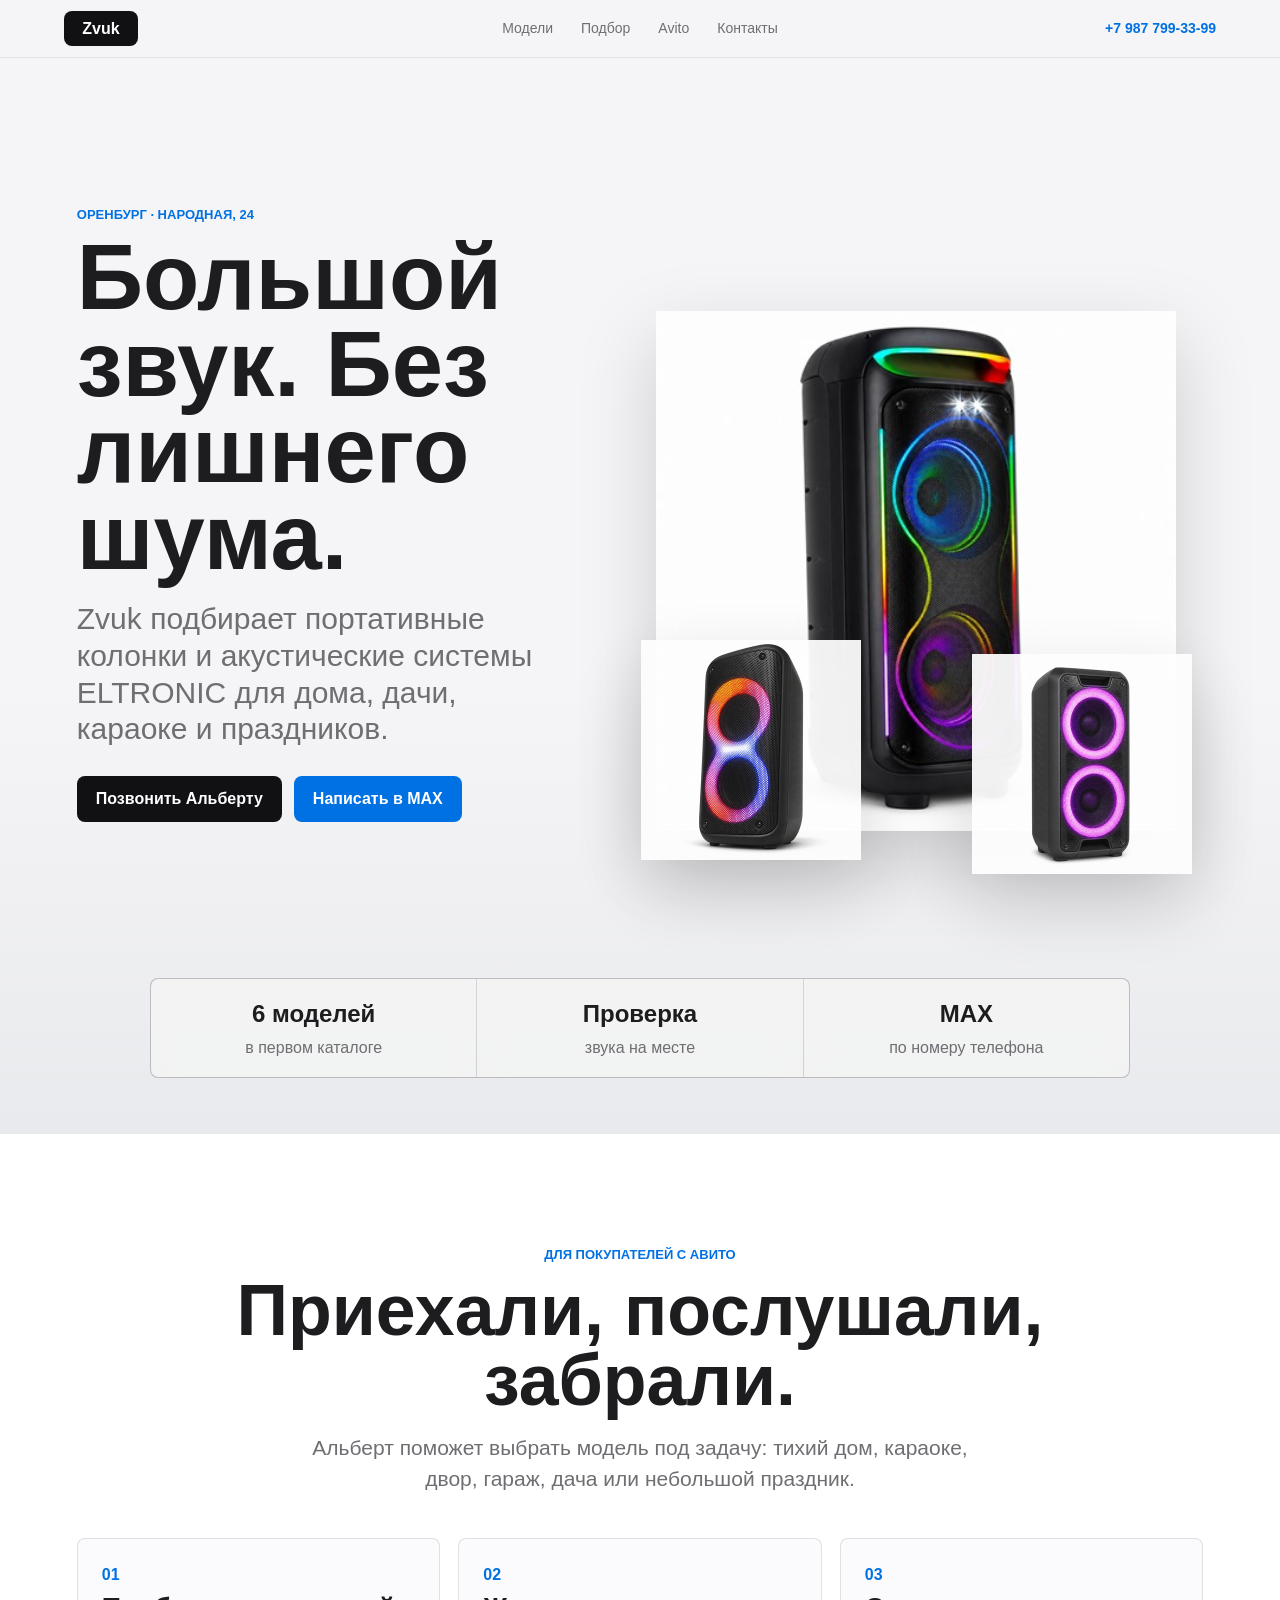
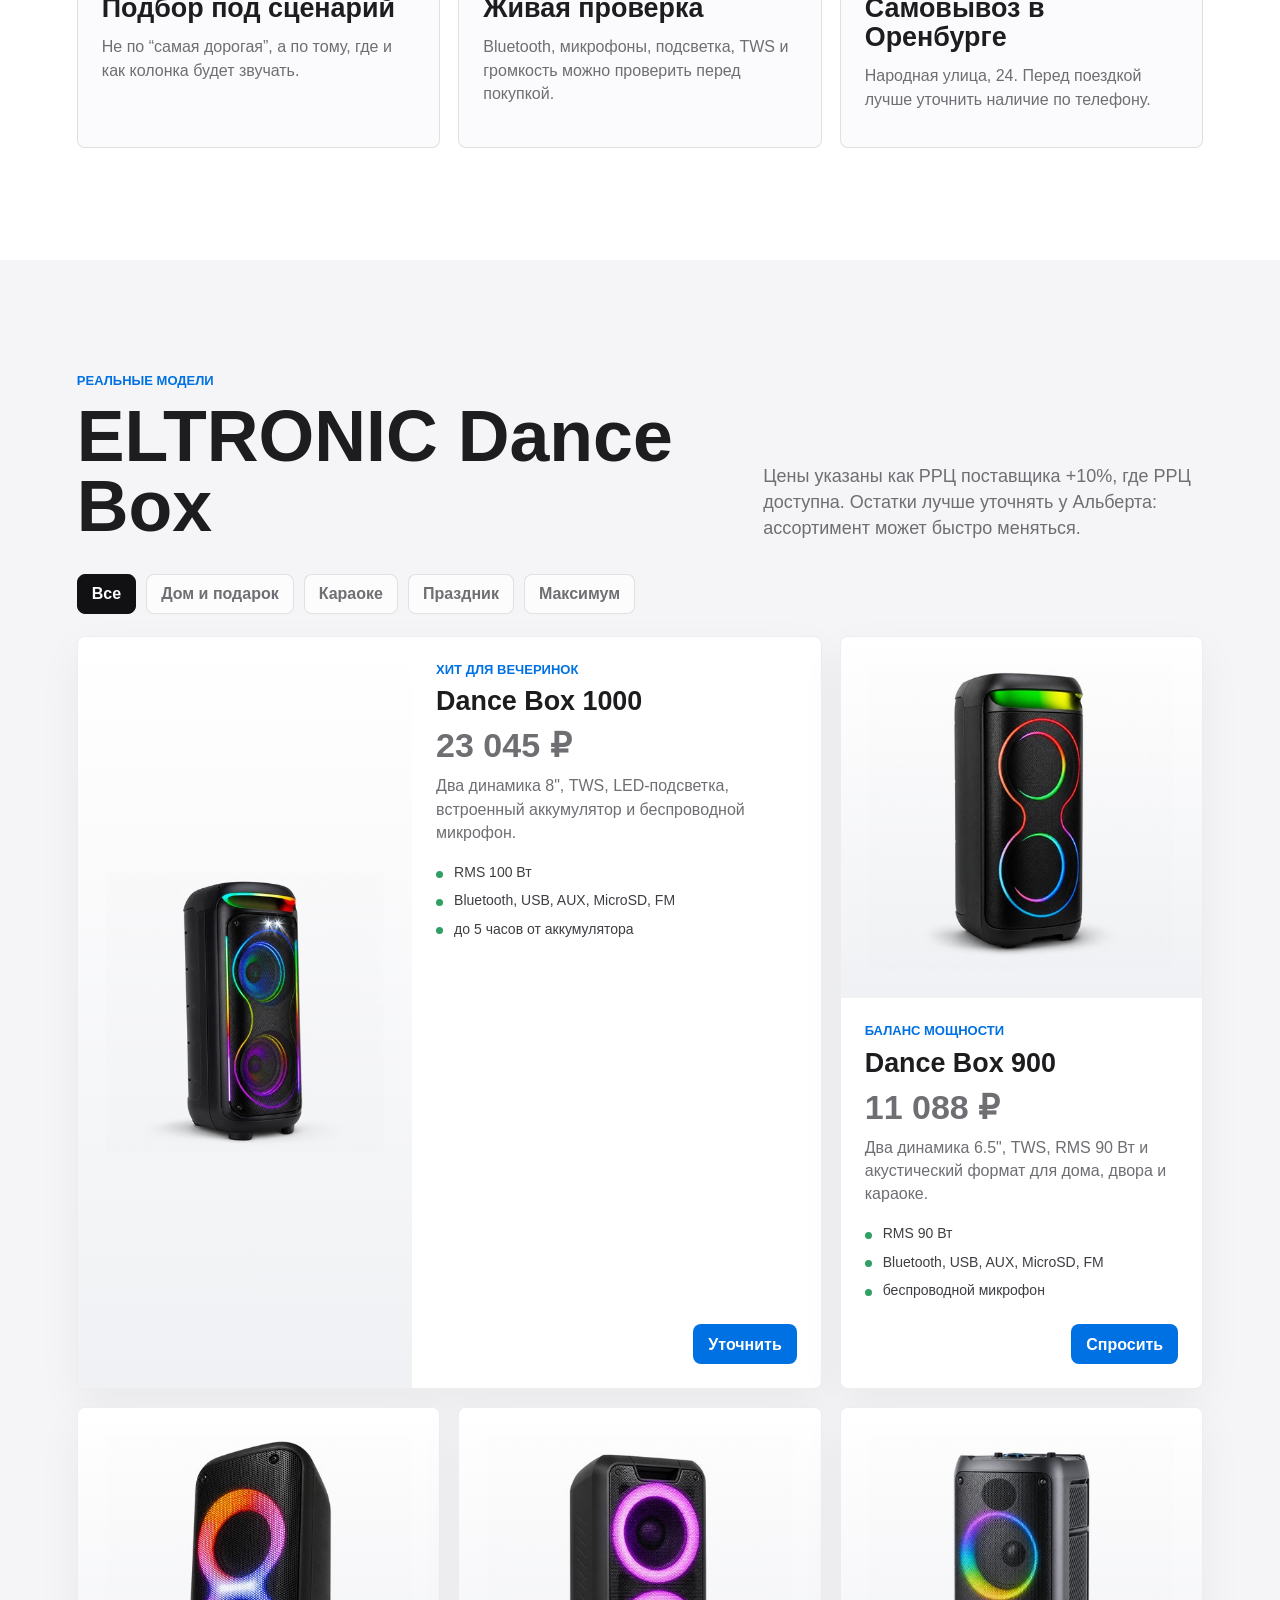
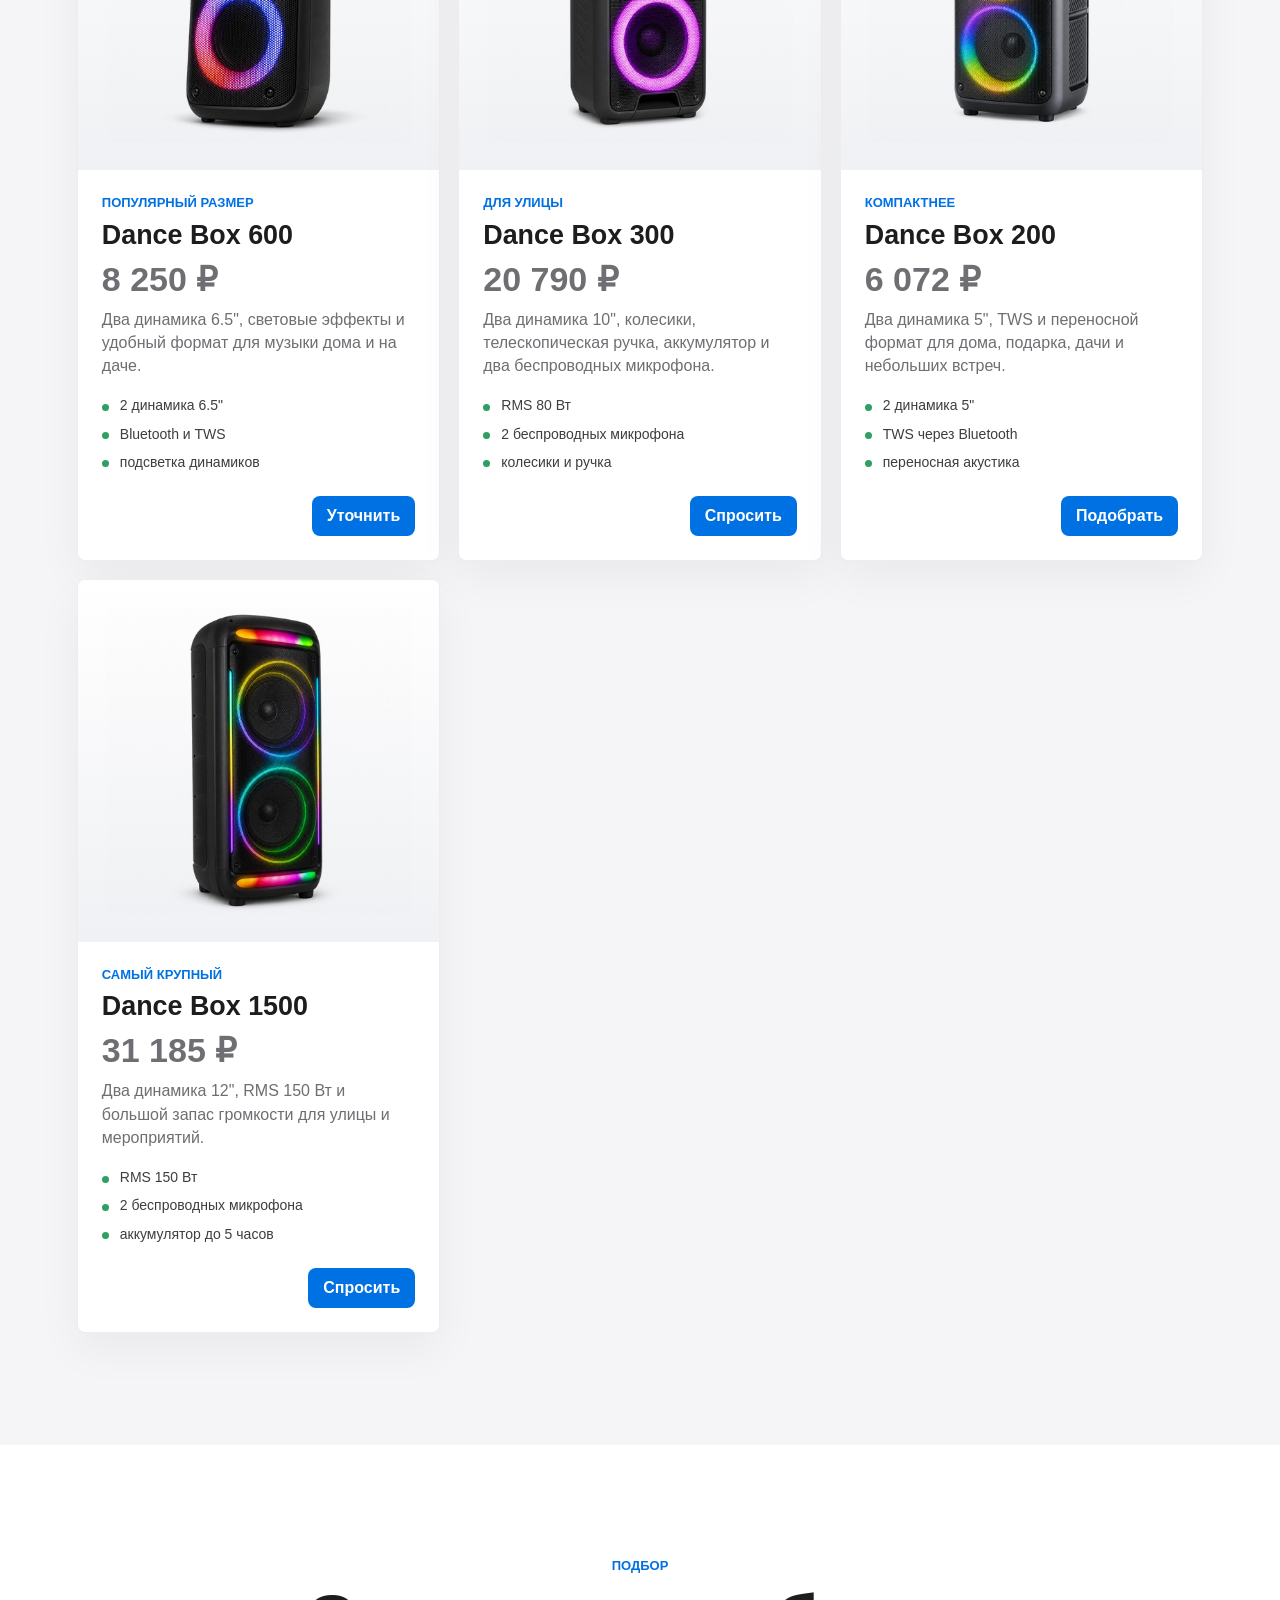
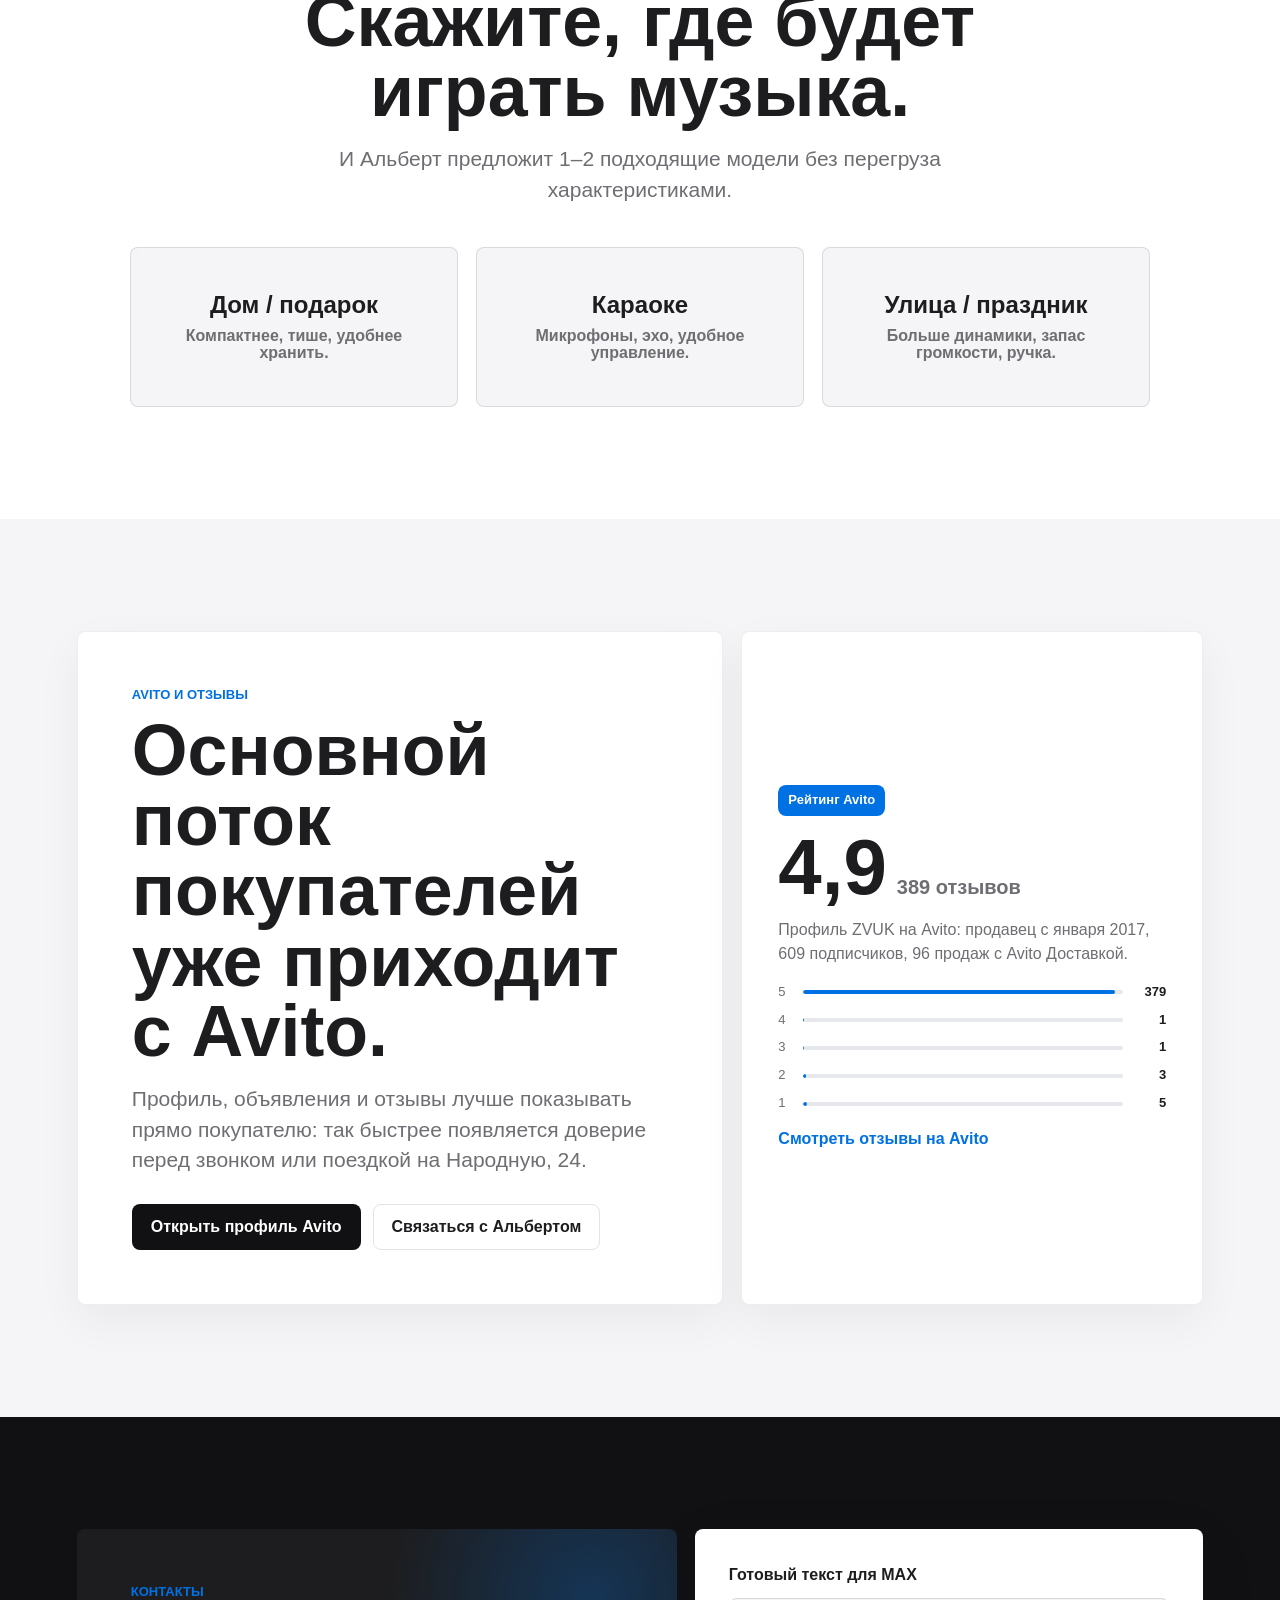
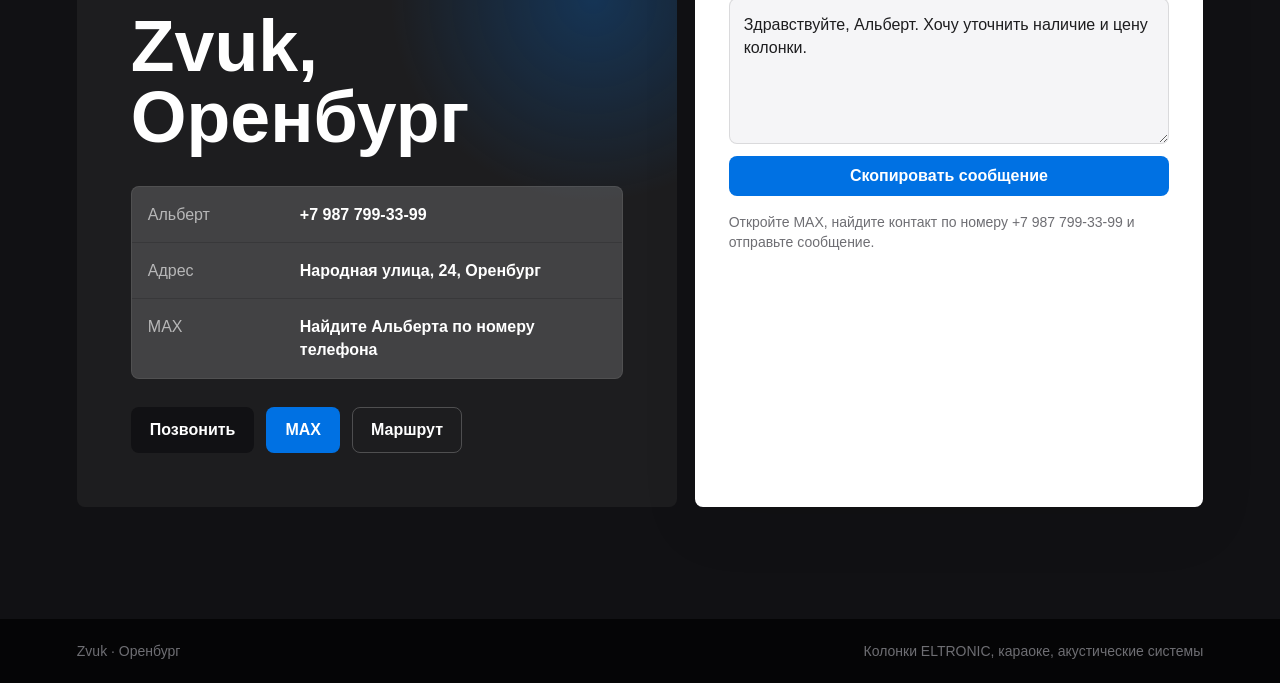
==== index.html @ 31f375b0 "Build Zvuk landing page" ====
<!doctype html>
<html lang="ru">
  <head>
    <meta charset="utf-8">
    <meta name="viewport" content="width=device-width, initial-scale=1">
    <title>Zvuk - акустические системы в Оренбурге</title>
    <meta name="description" content="Zvuk в Оренбурге: реальные модели ELTRONIC Dance Box, портативные колонки, караоке и самовывоз на Народной, 24. Альберт, +7 987 799-33-99.">
    <link rel="stylesheet" href="styles.css?v=3">
  </head>
  <body>
    <header class="topbar">
      <a class="brand" href="#top" aria-label="Zvuk">
        <span class="brand-mark">Zvuk</span>
      </a>
      <nav class="nav" aria-label="Основная навигация">
        <a href="#catalog">Модели</a>
        <a href="#choose">Подбор</a>
        <a href="#avito">Avito</a>
        <a href="#contacts">Контакты</a>
      </nav>
      <a class="top-call" href="tel:+79877993399">+7 987 799-33-99</a>
    </header>

    <main id="top">
      <section class="hero" aria-labelledby="hero-title">
        <div class="hero-copy">
          <p class="kicker">Оренбург · Народная, 24</p>
          <h1 id="hero-title">Большой звук. Без лишнего шума.</h1>
          <p class="hero-lead">Zvuk подбирает портативные колонки и акустические системы ELTRONIC для дома, дачи, караоке и праздников.</p>
          <div class="hero-actions">
            <a class="button button-dark" href="tel:+79877993399">Позвонить Альберту</a>
            <a class="button button-light" data-max href="#contacts">Написать в MAX</a>
          </div>
        </div>
        <div class="hero-product" aria-label="Популярные модели ELTRONIC Dance Box">
          <img class="hero-main" src="assets/products/dance-box-1000.jpg" alt="ELTRONIC Dance Box 1000">
          <img class="hero-side hero-side-left" src="assets/products/dance-box-600.jpg" alt="ELTRONIC Dance Box 600">
          <img class="hero-side hero-side-right" src="assets/products/dance-box-300.jpg" alt="ELTRONIC Dance Box 300">
        </div>
        <dl class="hero-facts" aria-label="Коротко о магазине">
          <div>
            <dt>6 моделей</dt>
            <dd>в первом каталоге</dd>
          </div>
          <div>
            <dt>Проверка</dt>
            <dd>звука на месте</dd>
          </div>
          <div>
            <dt>MAX</dt>
            <dd>по номеру телефона</dd>
          </div>
        </dl>
      </section>

      <section class="section intro" aria-label="Коротко о покупке">
        <div class="section-heading center">
          <p class="kicker">Для покупателей с Авито</p>
          <h2>Приехали, послушали, забрали.</h2>
          <p>Альберт поможет выбрать модель под задачу: тихий дом, караоке, двор, гараж, дача или небольшой праздник.</p>
        </div>
        <div class="service-grid">
          <article>
            <span>01</span>
            <h3>Подбор под сценарий</h3>
            <p>Не по “самая дорогая”, а по тому, где и как колонка будет звучать.</p>
          </article>
          <article>
            <span>02</span>
            <h3>Живая проверка</h3>
            <p>Bluetooth, микрофоны, подсветка, TWS и громкость можно проверить перед покупкой.</p>
          </article>
          <article>
            <span>03</span>
            <h3>Самовывоз в Оренбурге</h3>
            <p>Народная улица, 24. Перед поездкой лучше уточнить наличие по телефону.</p>
          </article>
        </div>
      </section>

      <section class="section catalog" id="catalog">
        <div class="section-heading">
          <div>
            <p class="kicker">Реальные модели</p>
            <h2>ELTRONIC Dance Box</h2>
          </div>
          <p>Цены указаны как РРЦ поставщика +10%, где РРЦ доступна. Остатки лучше уточнять у Альберта: ассортимент может быстро меняться.</p>
        </div>

        <div class="filters" role="tablist" aria-label="Фильтр товаров">
          <button class="filter is-active" type="button" data-filter="all">Все</button>
          <button class="filter" type="button" data-filter="compact">Дом и подарок</button>
          <button class="filter" type="button" data-filter="karaoke">Караоке</button>
          <button class="filter" type="button" data-filter="party">Праздник</button>
          <button class="filter" type="button" data-filter="max">Максимум</button>
        </div>

        <div class="product-grid">
          <article class="product-card featured" data-category="karaoke party">
            <div class="product-image">
              <img src="assets/products/dance-box-1000.jpg" alt="Колонка ELTRONIC Dance Box 1000">
            </div>
            <div class="product-info">
              <p class="product-label">Хит для вечеринок</p>
              <h3>Dance Box 1000</h3>
              <p class="product-price">23 045 ₽</p>
              <p>Два динамика 8", TWS, LED-подсветка, встроенный аккумулятор и беспроводной микрофон.</p>
              <ul class="specs">
                <li>RMS 100 Вт</li>
                <li>Bluetooth, USB, AUX, MicroSD, FM</li>
                <li>до 5 часов от аккумулятора</li>
              </ul>
              <div class="product-actions">
                <button class="mini-button" type="button" data-product="ELTRONIC Dance Box 1000">Уточнить</button>
              </div>
            </div>
          </article>

          <article class="product-card" data-category="karaoke party">
            <div class="product-image">
              <img src="assets/products/dance-box-900.jpg" alt="Колонка ELTRONIC Dance Box 900">
            </div>
            <div class="product-info">
              <p class="product-label">Баланс мощности</p>
              <h3>Dance Box 900</h3>
              <p class="product-price">11 088 ₽</p>
              <p>Два динамика 6.5", TWS, RMS 90 Вт и акустический формат для дома, двора и караоке.</p>
              <ul class="specs">
                <li>RMS 90 Вт</li>
                <li>Bluetooth, USB, AUX, MicroSD, FM</li>
                <li>беспроводной микрофон</li>
              </ul>
              <div class="product-actions">
                <button class="mini-button" type="button" data-product="ELTRONIC Dance Box 900">Спросить</button>
              </div>
            </div>
          </article>

          <article class="product-card" data-category="karaoke compact">
            <div class="product-image">
              <img src="assets/products/dance-box-600.jpg" alt="Колонка ELTRONIC Dance Box 600">
            </div>
            <div class="product-info">
              <p class="product-label">Популярный размер</p>
              <h3>Dance Box 600</h3>
              <p class="product-price">8 250 ₽</p>
              <p>Два динамика 6.5", световые эффекты и удобный формат для музыки дома и на даче.</p>
              <ul class="specs">
                <li>2 динамика 6.5"</li>
                <li>Bluetooth и TWS</li>
                <li>подсветка динамиков</li>
              </ul>
              <div class="product-actions">
                <button class="mini-button" type="button" data-product="ELTRONIC Dance Box 600">Уточнить</button>
              </div>
            </div>
          </article>

          <article class="product-card" data-category="karaoke party">
            <div class="product-image">
              <img src="assets/products/dance-box-300.jpg" alt="Колонка ELTRONIC Dance Box 300">
            </div>
            <div class="product-info">
              <p class="product-label">Для улицы</p>
              <h3>Dance Box 300</h3>
              <p class="product-price">20 790 ₽</p>
              <p>Два динамика 10", колесики, телескопическая ручка, аккумулятор и два беспроводных микрофона.</p>
              <ul class="specs">
                <li>RMS 80 Вт</li>
                <li>2 беспроводных микрофона</li>
                <li>колесики и ручка</li>
              </ul>
              <div class="product-actions">
                <button class="mini-button" type="button" data-product="ELTRONIC Dance Box 300">Спросить</button>
              </div>
            </div>
          </article>

          <article class="product-card" data-category="compact karaoke">
            <div class="product-image">
              <img src="assets/products/dance-box-200.jpg" alt="Колонка ELTRONIC Dance Box 200">
            </div>
            <div class="product-info">
              <p class="product-label">Компактнее</p>
              <h3>Dance Box 200</h3>
              <p class="product-price">6 072 ₽</p>
              <p>Два динамика 5", TWS и переносной формат для дома, подарка, дачи и небольших встреч.</p>
              <ul class="specs">
                <li>2 динамика 5"</li>
                <li>TWS через Bluetooth</li>
                <li>переносная акустика</li>
              </ul>
              <div class="product-actions">
                <button class="mini-button" type="button" data-product="ELTRONIC Dance Box 200">Подобрать</button>
              </div>
            </div>
          </article>

          <article class="product-card" data-category="party max">
            <div class="product-image">
              <img src="assets/products/dance-box-1500.jpg" alt="Колонка ELTRONIC Dance Box 1500">
            </div>
            <div class="product-info">
              <p class="product-label">Самый крупный</p>
              <h3>Dance Box 1500</h3>
              <p class="product-price">31 185 ₽</p>
              <p>Два динамика 12", RMS 150 Вт и большой запас громкости для улицы и мероприятий.</p>
              <ul class="specs">
                <li>RMS 150 Вт</li>
                <li>2 беспроводных микрофона</li>
                <li>аккумулятор до 5 часов</li>
              </ul>
              <div class="product-actions">
                <button class="mini-button" type="button" data-product="ELTRONIC Dance Box 1500">Спросить</button>
              </div>
            </div>
          </article>
        </div>
      </section>

      <section class="section choose" id="choose">
        <div class="section-heading center">
          <p class="kicker">Подбор</p>
          <h2>Скажите, где будет играть музыка.</h2>
          <p>И Альберт предложит 1–2 подходящие модели без перегруза характеристиками.</p>
        </div>
        <div class="choice-grid">
          <button type="button" data-product="колонку для дома или подарка">
            <strong>Дом / подарок</strong>
            <span>Компактнее, тише, удобнее хранить.</span>
          </button>
          <button type="button" data-product="колонку для караоке">
            <strong>Караоке</strong>
            <span>Микрофоны, эхо, удобное управление.</span>
          </button>
          <button type="button" data-product="колонку для улицы и праздника">
            <strong>Улица / праздник</strong>
            <span>Больше динамики, запас громкости, ручка.</span>
          </button>
        </div>
      </section>

      <section class="avito-band" id="avito">
        <div class="avito-copy">
          <p class="kicker">Avito и отзывы</p>
          <h2>Основной поток покупателей уже приходит с Avito.</h2>
          <p>Профиль, объявления и отзывы лучше показывать прямо покупателю: так быстрее появляется доверие перед звонком или поездкой на Народную, 24.</p>
          <div class="avito-actions">
            <a class="button button-dark" href="https://www.avito.ru/user/fe1a34f795fc7a3657db424a7447bdf2/profile?src=sharing" target="_blank" rel="noreferrer">Открыть профиль Avito</a>
            <a class="button button-outline-dark" href="#contacts">Связаться с Альбертом</a>
          </div>
        </div>
        <div class="review-card">
          <span class="review-badge">Рейтинг Avito</span>
          <div class="rating-row">
            <strong>4,9</strong>
            <span>389 отзывов</span>
          </div>
          <p>Профиль ZVUK на Avito: продавец с января 2017, 609 подписчиков, 96 продаж с Avito Доставкой.</p>
          <div class="rating-bars" aria-label="Распределение оценок на Avito">
            <div><span>5</span><meter min="0" max="389" value="379"></meter><b>379</b></div>
            <div><span>4</span><meter min="0" max="389" value="1"></meter><b>1</b></div>
            <div><span>3</span><meter min="0" max="389" value="1"></meter><b>1</b></div>
            <div><span>2</span><meter min="0" max="389" value="3"></meter><b>3</b></div>
            <div><span>1</span><meter min="0" max="389" value="5"></meter><b>5</b></div>
          </div>
          <a class="review-link" href="https://www.avito.ru/user/fe1a34f795fc7a3657db424a7447bdf2/profile?src=sharing" target="_blank" rel="noreferrer">Смотреть отзывы на Avito</a>
        </div>
      </section>

      <section class="contact-band" id="contacts">
        <div class="contact-copy">
          <p class="kicker">Контакты</p>
          <h2>Zvuk, Оренбург</h2>
          <dl class="contact-list">
            <div>
              <dt>Альберт</dt>
              <dd><a href="tel:+79877993399">+7 987 799-33-99</a></dd>
            </div>
            <div>
              <dt>Адрес</dt>
              <dd>Народная улица, 24, Оренбург</dd>
            </div>
            <div>
              <dt>MAX</dt>
              <dd>Найдите Альберта по номеру телефона</dd>
            </div>
          </dl>
          <div class="contact-actions">
            <a class="button button-dark" href="tel:+79877993399">Позвонить</a>
            <a class="button button-light" data-max href="#contacts">MAX</a>
            <a class="button button-outline" href="https://yandex.ru/maps/?text=%D0%9E%D1%80%D0%B5%D0%BD%D0%B1%D1%83%D1%80%D0%B3%2C%20%D0%9D%D0%B0%D1%80%D0%BE%D0%B4%D0%BD%D0%B0%D1%8F%20%D1%83%D0%BB%D0%B8%D1%86%D0%B0%2C%2024" target="_blank" rel="noreferrer">Маршрут</a>
          </div>
        </div>

        <div class="contact-panel">
          <label for="max-message">Готовый текст для MAX</label>
          <textarea id="max-message" rows="5">Здравствуйте, Альберт. Хочу уточнить наличие и цену колонки.</textarea>
          <button class="copy-button" type="button" data-copy-message>Скопировать сообщение</button>
          <p>Откройте MAX, найдите контакт по номеру +7 987 799-33-99 и отправьте сообщение.</p>
        </div>
      </section>
    </main>

    <footer class="footer">
      <span>Zvuk · Оренбург</span>
      <span>Колонки ELTRONIC, караоке, акустические системы</span>
    </footer>

    <script src="script.js?v=3"></script>
  </body>
</html>
---- styles.css ----
:root {
  --page: #f5f5f7;
  --surface: #ffffff;
  --surface-soft: #fbfbfd;
  --ink: #1d1d1f;
  --muted: #6e6e73;
  --line: rgba(29, 29, 31, 0.12);
  --blue: #0071e3;
  --blue-dark: #005bb7;
  --green: #2f9f64;
  --amber: #b77900;
  --dark: #111114;
  --radius: 8px;
  --shadow: 0 18px 60px rgba(0, 0, 0, 0.08);
}

* {
  box-sizing: border-box;
}

html {
  scroll-behavior: smooth;
}

body {
  margin: 0;
  color: var(--ink);
  background: var(--page);
  font-family: -apple-system, BlinkMacSystemFont, "Segoe UI", Arial, sans-serif;
  line-height: 1.45;
}

a {
  color: inherit;
  text-decoration: none;
}

img {
  display: block;
  max-width: 100%;
}

button,
textarea {
  font: inherit;
}

h1,
h2,
h3,
p,
dd,
dt,
button,
a {
  overflow-wrap: anywhere;
}

.topbar {
  position: sticky;
  z-index: 50;
  top: 0;
  display: grid;
  grid-template-columns: 1fr auto 1fr;
  align-items: center;
  gap: 20px;
  min-height: 58px;
  padding: 10px clamp(18px, 5vw, 72px);
  background: rgba(245, 245, 247, 0.76);
  border-bottom: 1px solid rgba(29, 29, 31, 0.08);
  backdrop-filter: blur(20px);
}

.brand {
  width: max-content;
}

.brand-mark {
  display: inline-flex;
  min-width: 74px;
  min-height: 34px;
  align-items: center;
  justify-content: center;
  padding: 6px 12px;
  color: #fff;
  background: var(--dark);
  border-radius: 8px;
  font-size: 16px;
  font-weight: 800;
  letter-spacing: 0;
}

.nav {
  display: flex;
  gap: 4px;
  align-items: center;
  justify-content: center;
}

.nav a {
  min-height: 36px;
  padding: 8px 12px;
  color: var(--muted);
  border-radius: 8px;
  font-size: 14px;
}

.nav a:hover,
.nav a:focus-visible {
  color: var(--ink);
  background: rgba(29, 29, 31, 0.06);
  outline: none;
}

.top-call {
  justify-self: end;
  color: var(--blue);
  font-size: 14px;
  font-weight: 650;
}

.hero {
  position: relative;
  display: grid;
  min-height: calc(100vh - 58px);
  grid-template-columns: minmax(0, 0.92fr) minmax(420px, 1.08fr);
  gap: clamp(24px, 5vw, 72px);
  align-items: center;
  overflow: hidden;
  padding: clamp(48px, 8vw, 96px) clamp(18px, 6vw, 92px) clamp(28px, 5vw, 56px);
}

.hero::before {
  content: "";
  position: absolute;
  inset: auto 0 0;
  height: 42%;
  background: linear-gradient(180deg, rgba(245, 245, 247, 0), #e9eaed);
  pointer-events: none;
}

.hero-copy,
.hero-product,
.hero-facts {
  position: relative;
  z-index: 1;
}

.kicker,
.product-label {
  margin: 0;
  color: var(--blue);
  font-size: 13px;
  font-weight: 750;
  letter-spacing: 0;
  text-transform: uppercase;
}

h1 {
  max-width: 760px;
  margin: 10px 0 0;
  font-size: clamp(50px, 7.2vw, 108px);
  line-height: 0.94;
  font-weight: 820;
  letter-spacing: 0;
}

h2 {
  margin: 10px 0 0;
  font-size: clamp(36px, 5.6vw, 76px);
  line-height: 0.98;
  font-weight: 800;
  letter-spacing: 0;
}

h3 {
  margin: 8px 0 0;
  font-size: clamp(22px, 2.1vw, 31px);
  line-height: 1.08;
  font-weight: 760;
  letter-spacing: 0;
}

.hero-lead {
  max-width: 620px;
  margin: 20px 0 0;
  color: var(--muted);
  font-size: clamp(20px, 2.4vw, 30px);
  line-height: 1.22;
}

.hero-actions,
.contact-actions {
  display: flex;
  flex-wrap: wrap;
  gap: 12px;
  margin-top: 28px;
}

.button,
.mini-button,
.filter,
.copy-button,
.choice-grid button {
  display: inline-flex;
  min-height: 46px;
  align-items: center;
  justify-content: center;
  border-radius: 8px;
  border: 1px solid transparent;
  cursor: pointer;
  font-weight: 700;
  line-height: 1.1;
  transition: transform 160ms ease, box-shadow 160ms ease, background 160ms ease, border-color 160ms ease;
}

.button {
  padding: 13px 18px;
}

.button:hover,
.mini-button:hover,
.filter:hover,
.copy-button:hover,
.choice-grid button:hover {
  transform: translateY(-1px);
}

.button:focus-visible,
.mini-button:focus-visible,
.filter:focus-visible,
.copy-button:focus-visible,
.choice-grid button:focus-visible,
textarea:focus-visible {
  outline: 3px solid rgba(0, 113, 227, 0.24);
  outline-offset: 2px;
}

.button-dark {
  color: #fff;
  background: var(--dark);
}

.button-light {
  color: #fff;
  background: var(--blue);
}

.button-light:hover,
.mini-button:hover,
.copy-button:hover {
  background: var(--blue-dark);
}

.button-outline {
  color: var(--ink);
  background: transparent;
  border-color: var(--line);
}

.hero-product {
  min-height: clamp(410px, 58vw, 720px);
}

.hero-product img {
  position: absolute;
  object-fit: contain;
  filter: drop-shadow(0 28px 38px rgba(0, 0, 0, 0.16));
}

.hero-main {
  right: 50%;
  bottom: 6%;
  width: min(56vw, 520px);
  transform: translateX(50%);
}

.hero-side {
  width: min(24vw, 220px);
  opacity: 0.94;
}

.hero-side-left {
  left: 2%;
  bottom: 2%;
}

.hero-side-right {
  right: 2%;
  bottom: 0;
}

.hero-facts {
  grid-column: 1 / -1;
  display: grid;
  grid-template-columns: repeat(3, minmax(0, 1fr));
  gap: 1px;
  overflow: hidden;
  margin: clamp(18px, 4vw, 40px) auto 0;
  width: min(100%, 980px);
  background: var(--line);
  border: 1px solid var(--line);
  border-radius: var(--radius);
}

.hero-facts div {
  min-height: 96px;
  padding: 18px;
  text-align: center;
  background: rgba(255, 255, 255, 0.72);
  backdrop-filter: blur(12px);
}

.hero-facts dt {
  font-size: 24px;
  font-weight: 800;
}

.hero-facts dd {
  margin: 4px 0 0;
  color: var(--muted);
}

.section {
  padding: clamp(68px, 9vw, 112px) clamp(18px, 6vw, 92px);
}

.section-heading {
  display: grid;
  grid-template-columns: minmax(0, 1fr) minmax(280px, 440px);
  gap: 28px;
  align-items: end;
  max-width: 1240px;
  margin: 0 auto;
}

.section-heading.center {
  display: block;
  max-width: 860px;
  text-align: center;
}

.section-heading p:not(.kicker) {
  margin: 0;
  color: var(--muted);
  font-size: 18px;
}

.section-heading.center p:not(.kicker) {
  margin: 18px auto 0;
  max-width: 690px;
  font-size: 21px;
}

.intro {
  background: var(--surface);
}

.service-grid {
  display: grid;
  grid-template-columns: repeat(3, minmax(0, 1fr));
  gap: 18px;
  max-width: 1160px;
  margin: 44px auto 0;
}

.service-grid article {
  min-height: 210px;
  padding: 24px;
  background: var(--surface-soft);
  border: 1px solid var(--line);
  border-radius: var(--radius);
}

.service-grid span {
  color: var(--blue);
  font-weight: 800;
}

.service-grid p {
  margin: 12px 0 0;
  color: var(--muted);
}

.catalog {
  background: var(--page);
}

.filters {
  display: flex;
  flex-wrap: wrap;
  gap: 10px;
  max-width: 1240px;
  margin: 32px auto 0;
}

.filter {
  min-height: 40px;
  padding: 9px 14px;
  color: var(--muted);
  background: rgba(255, 255, 255, 0.72);
  border-color: var(--line);
}

.filter.is-active {
  color: #fff;
  background: var(--dark);
  border-color: var(--dark);
}

.product-grid {
  display: grid;
  grid-template-columns: repeat(3, minmax(0, 1fr));
  gap: 18px;
  max-width: 1240px;
  margin: 22px auto 0;
}

.product-card {
  display: grid;
  min-height: 100%;
  overflow: hidden;
  background: var(--surface);
  border: 1px solid rgba(29, 29, 31, 0.08);
  border-radius: var(--radius);
  box-shadow: 0 16px 45px rgba(0, 0, 0, 0.05);
}

.product-card.featured {
  grid-column: span 2;
  grid-template-columns: minmax(280px, 0.9fr) minmax(260px, 1.1fr);
}

.product-card.is-hidden {
  display: none;
}

.product-image {
  display: grid;
  min-height: 330px;
  place-items: center;
  padding: 28px;
  background: linear-gradient(180deg, #ffffff, #f0f1f4);
}

.product-image img {
  max-height: 310px;
  object-fit: contain;
  mix-blend-mode: multiply;
}

.featured .product-image {
  min-height: 430px;
}

.featured .product-image img {
  max-height: 390px;
}

.product-info {
  display: flex;
  flex-direction: column;
  padding: 24px;
}

.product-info p:not(.product-label) {
  margin: 12px 0 0;
  color: var(--muted);
}

.product-info .product-price {
  margin-top: 8px;
  color: var(--ink);
  font-size: clamp(24px, 3vw, 34px);
  line-height: 1;
  font-weight: 820;
  letter-spacing: 0;
}

.specs {
  display: grid;
  gap: 8px;
  margin: 18px 0 0;
  padding: 0;
  list-style: none;
}

.specs li {
  position: relative;
  padding-left: 18px;
  color: #3d3d42;
  font-size: 14px;
}

.specs li::before {
  content: "";
  position: absolute;
  left: 0;
  top: 0.62em;
  width: 7px;
  height: 7px;
  background: var(--green);
  border-radius: 50%;
}

.product-actions {
  display: flex;
  align-items: center;
  justify-content: flex-end;
  gap: 12px;
  margin-top: auto;
  padding-top: 24px;
}

.mini-button,
.copy-button {
  min-height: 40px;
  padding: 10px 14px;
  color: #fff;
  background: var(--blue);
}

.choose {
  background: var(--surface);
}

.choice-grid {
  display: grid;
  grid-template-columns: repeat(3, minmax(0, 1fr));
  gap: 18px;
  max-width: 1020px;
  margin: 42px auto 0;
}

.choice-grid button {
  display: grid;
  min-height: 160px;
  align-content: center;
  justify-items: center;
  gap: 8px;
  padding: 24px;
  color: var(--ink);
  background: var(--page);
  border-color: var(--line);
  text-align: center;
}

.choice-grid strong {
  font-size: 24px;
}

.choice-grid span {
  color: var(--muted);
}

.avito-band {
  display: grid;
  grid-template-columns: minmax(0, 1.05fr) minmax(320px, 0.75fr);
  gap: 18px;
  padding: clamp(68px, 9vw, 112px) clamp(18px, 6vw, 92px);
  background: var(--page);
}

.avito-copy,
.review-card {
  border-radius: var(--radius);
  background: var(--surface);
  border: 1px solid rgba(29, 29, 31, 0.08);
  box-shadow: 0 16px 45px rgba(0, 0, 0, 0.05);
}

.avito-copy {
  padding: clamp(28px, 5vw, 54px);
}

.avito-copy h2 {
  max-width: 820px;
}

.avito-copy p:not(.kicker) {
  max-width: 680px;
  margin: 18px 0 0;
  color: var(--muted);
  font-size: 21px;
}

.avito-actions {
  display: flex;
  flex-wrap: wrap;
  gap: 12px;
  margin-top: 28px;
}

.button-outline-dark {
  color: var(--ink);
  background: transparent;
  border-color: var(--line);
}

.review-card {
  display: grid;
  align-content: center;
  gap: 14px;
  padding: clamp(24px, 4vw, 36px);
}

.review-badge {
  display: inline-flex;
  width: max-content;
  min-height: 30px;
  align-items: center;
  padding: 6px 10px;
  color: #fff;
  background: var(--blue);
  border-radius: 8px;
  font-size: 13px;
  font-weight: 760;
}

.review-card p {
  margin: 0;
  color: var(--muted);
}

.rating-row {
  display: flex;
  flex-wrap: wrap;
  gap: 10px;
  align-items: baseline;
}

.rating-row strong {
  font-size: clamp(52px, 8vw, 78px);
  line-height: 0.95;
  letter-spacing: 0;
}

.rating-row span {
  color: var(--muted);
  font-size: 20px;
  font-weight: 720;
}

.rating-bars {
  display: grid;
  gap: 9px;
  margin-top: 4px;
}

.rating-bars div {
  display: grid;
  grid-template-columns: 16px 1fr 34px;
  gap: 9px;
  align-items: center;
  color: var(--muted);
  font-size: 13px;
}

.rating-bars b {
  color: var(--ink);
  font-weight: 760;
  text-align: right;
}

.rating-bars meter {
  width: 100%;
  height: 8px;
}

.rating-bars meter::-webkit-meter-bar {
  background: #e7e8ec;
  border: 0;
  border-radius: 999px;
}

.rating-bars meter::-webkit-meter-optimum-value {
  background: var(--blue);
  border-radius: 999px;
}

.review-link {
  color: var(--blue);
  font-weight: 740;
}

.contact-band {
  display: grid;
  grid-template-columns: minmax(0, 0.92fr) minmax(320px, 0.78fr);
  gap: 18px;
  padding: clamp(68px, 9vw, 112px) clamp(18px, 6vw, 92px);
  background: #111114;
  color: #fff;
}

.contact-copy,
.contact-panel {
  border-radius: var(--radius);
}

.contact-copy {
  padding: clamp(28px, 5vw, 54px);
  background:
    radial-gradient(circle at 86% 12%, rgba(0, 113, 227, 0.28), transparent 28%),
    #1d1d1f;
}

.contact-copy h2 {
  max-width: 720px;
}

.contact-list {
  display: grid;
  gap: 1px;
  overflow: hidden;
  max-width: 740px;
  margin: 34px 0 0;
  padding: 0;
  background: rgba(255, 255, 255, 0.12);
  border: 1px solid rgba(255, 255, 255, 0.12);
  border-radius: var(--radius);
}

.contact-list div {
  display: grid;
  grid-template-columns: 140px 1fr;
  gap: 12px;
  padding: 16px;
  background: rgba(255, 255, 255, 0.05);
}

.contact-list dt {
  color: rgba(255, 255, 255, 0.62);
}

.contact-list dd {
  margin: 0;
  font-weight: 720;
}

.contact-panel {
  display: grid;
  align-content: start;
  gap: 12px;
  padding: clamp(22px, 4vw, 34px);
  color: var(--ink);
  background: var(--surface);
  box-shadow: var(--shadow);
}

.contact-panel label {
  font-weight: 760;
}

.contact-panel textarea {
  width: 100%;
  min-height: 142px;
  resize: vertical;
  padding: 14px;
  color: var(--ink);
  background: var(--page);
  border: 1px solid var(--line);
  border-radius: var(--radius);
}

.contact-panel p {
  margin: 4px 0 0;
  color: var(--muted);
  font-size: 14px;
}

.contact-actions .button-outline {
  color: #fff;
  border-color: rgba(255, 255, 255, 0.22);
}

.footer {
  display: flex;
  flex-wrap: wrap;
  justify-content: space-between;
  gap: 12px;
  padding: 22px clamp(18px, 6vw, 92px);
  color: var(--muted);
  background: #050506;
  font-size: 14px;
}

@media (max-width: 1120px) {
  .hero {
    grid-template-columns: 1fr;
    text-align: center;
  }

  .hero-copy,
  .hero-lead {
    margin-inline: auto;
  }

  .hero-actions {
    justify-content: center;
  }

  .hero-product {
    width: min(100%, 760px);
    margin: 0 auto;
  }

  .product-grid {
    grid-template-columns: repeat(2, minmax(0, 1fr));
  }

  .product-card.featured {
    grid-column: 1 / -1;
  }
}

@media (max-width: 980px) {
  .topbar {
    grid-template-columns: 1fr auto;
    padding-inline: 16px;
  }

  .nav {
    display: none;
  }

  .hero {
    min-height: auto;
    padding-top: 54px;
  }

  .hero-product {
    min-height: 430px;
  }

  .hero-main {
    width: min(86vw, 420px);
  }

  .hero-side {
    width: min(32vw, 160px);
  }

  .hero-facts,
  .service-grid,
  .section-heading,
  .choice-grid,
  .avito-band,
  .contact-band {
    grid-template-columns: 1fr;
  }

  .section-heading {
    text-align: center;
  }

  .section-heading p:not(.kicker) {
    margin-top: 16px;
  }

  .product-card.featured {
    grid-template-columns: 1fr;
  }

  .contact-list div {
    grid-template-columns: 1fr;
    gap: 4px;
  }
}

@media (max-width: 620px) {
  .top-call {
    font-size: 13px;
  }

  .hero {
    padding-inline: 16px;
  }

  h1 {
    font-size: clamp(44px, 13vw, 66px);
  }

  h2 {
    font-size: clamp(34px, 11vw, 50px);
  }

  .hero-actions .button,
  .avito-actions .button,
  .contact-actions .button {
    width: 100%;
  }

  .hero-facts {
    grid-template-columns: 1fr;
  }

  .product-grid {
    grid-template-columns: 1fr;
  }

  .product-image,
  .featured .product-image {
    min-height: 300px;
  }

  .product-image img,
  .featured .product-image img {
    max-height: 260px;
  }

  .product-actions {
    align-items: stretch;
  }

  .mini-button,
  .copy-button {
    width: 100%;
  }
}
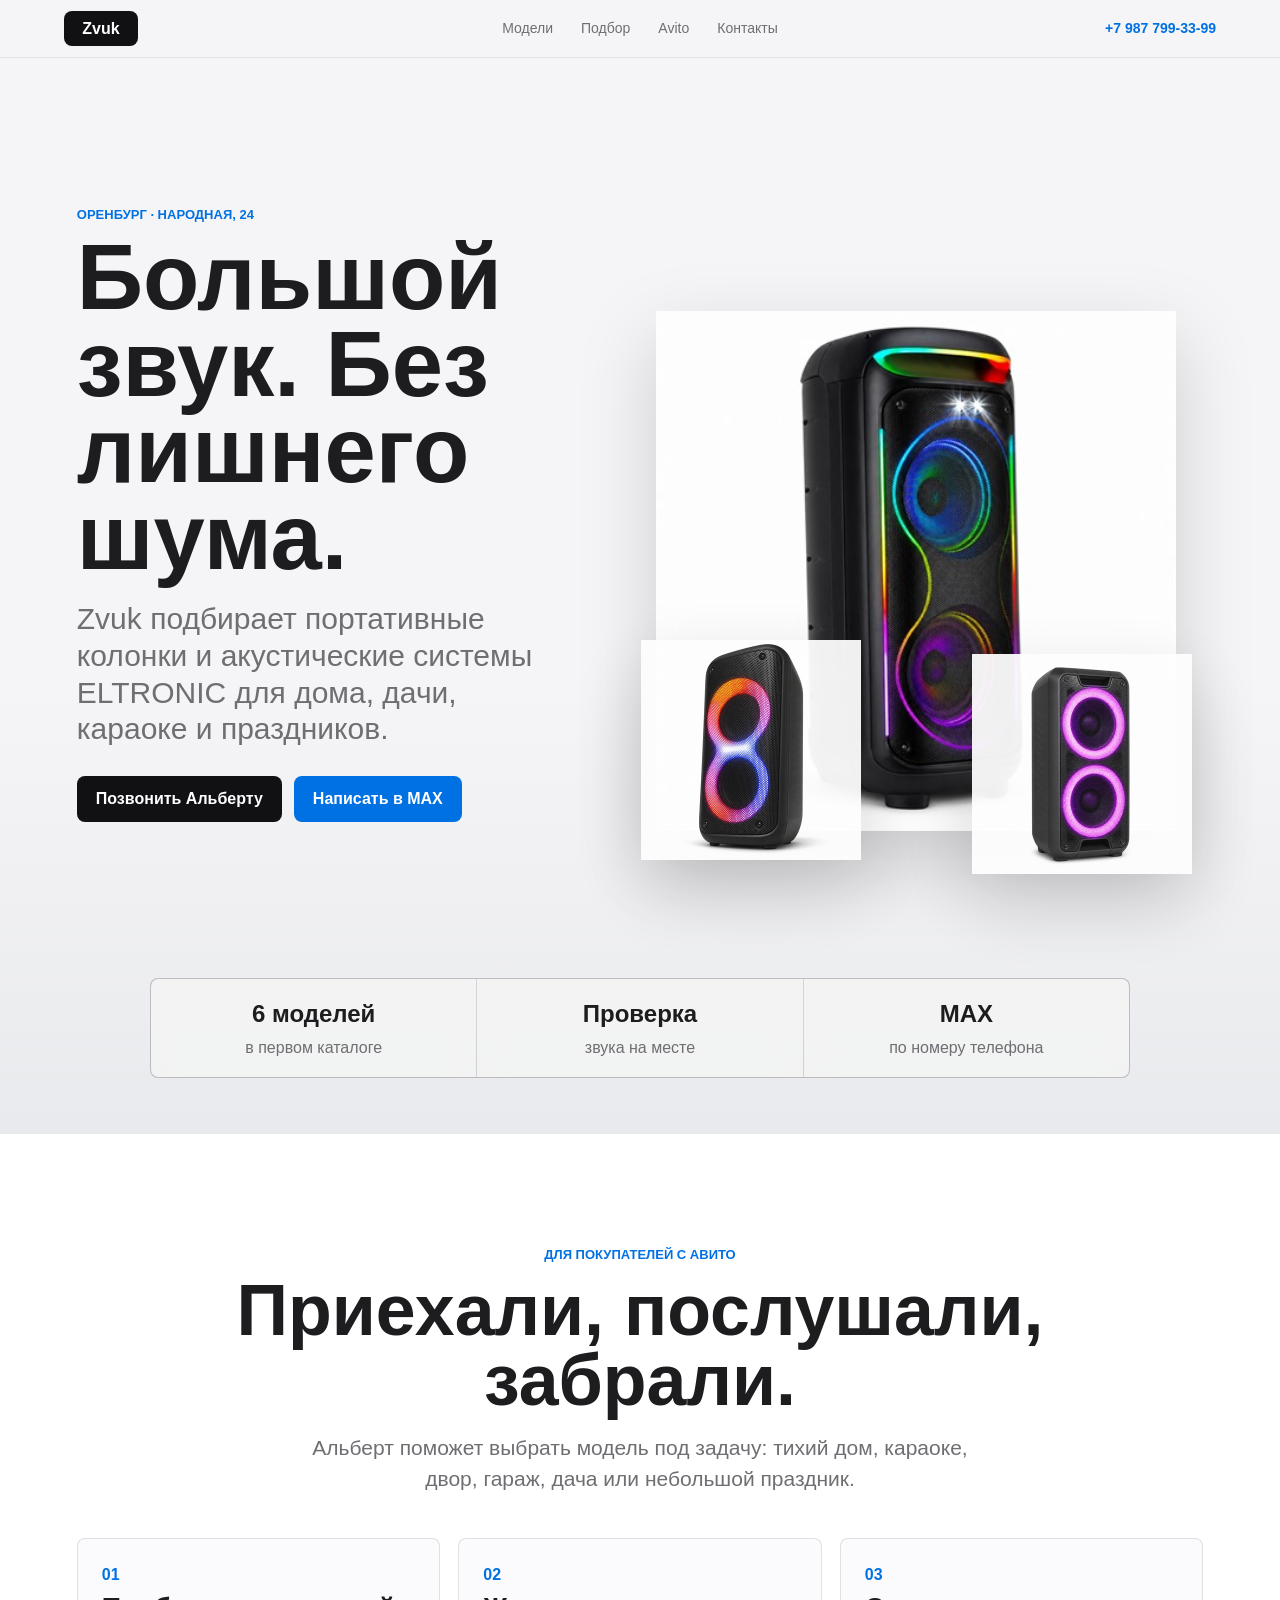
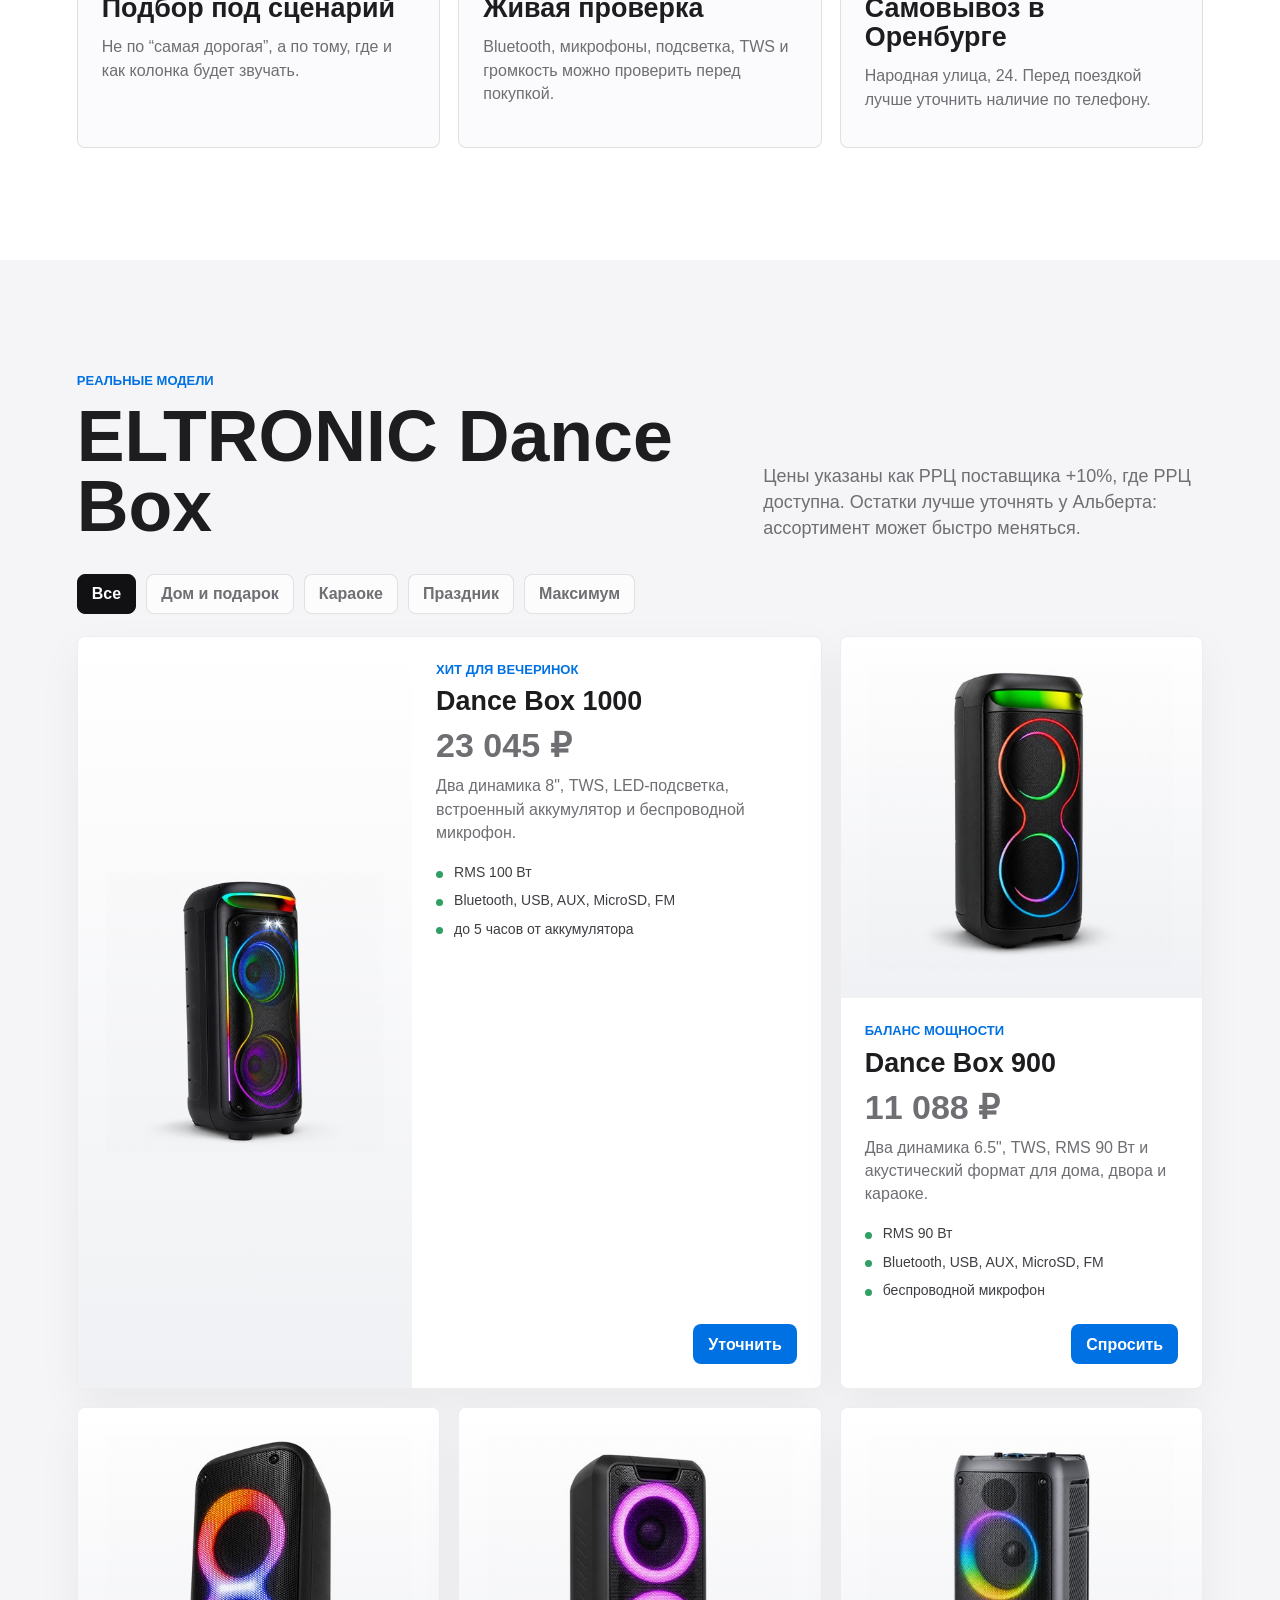
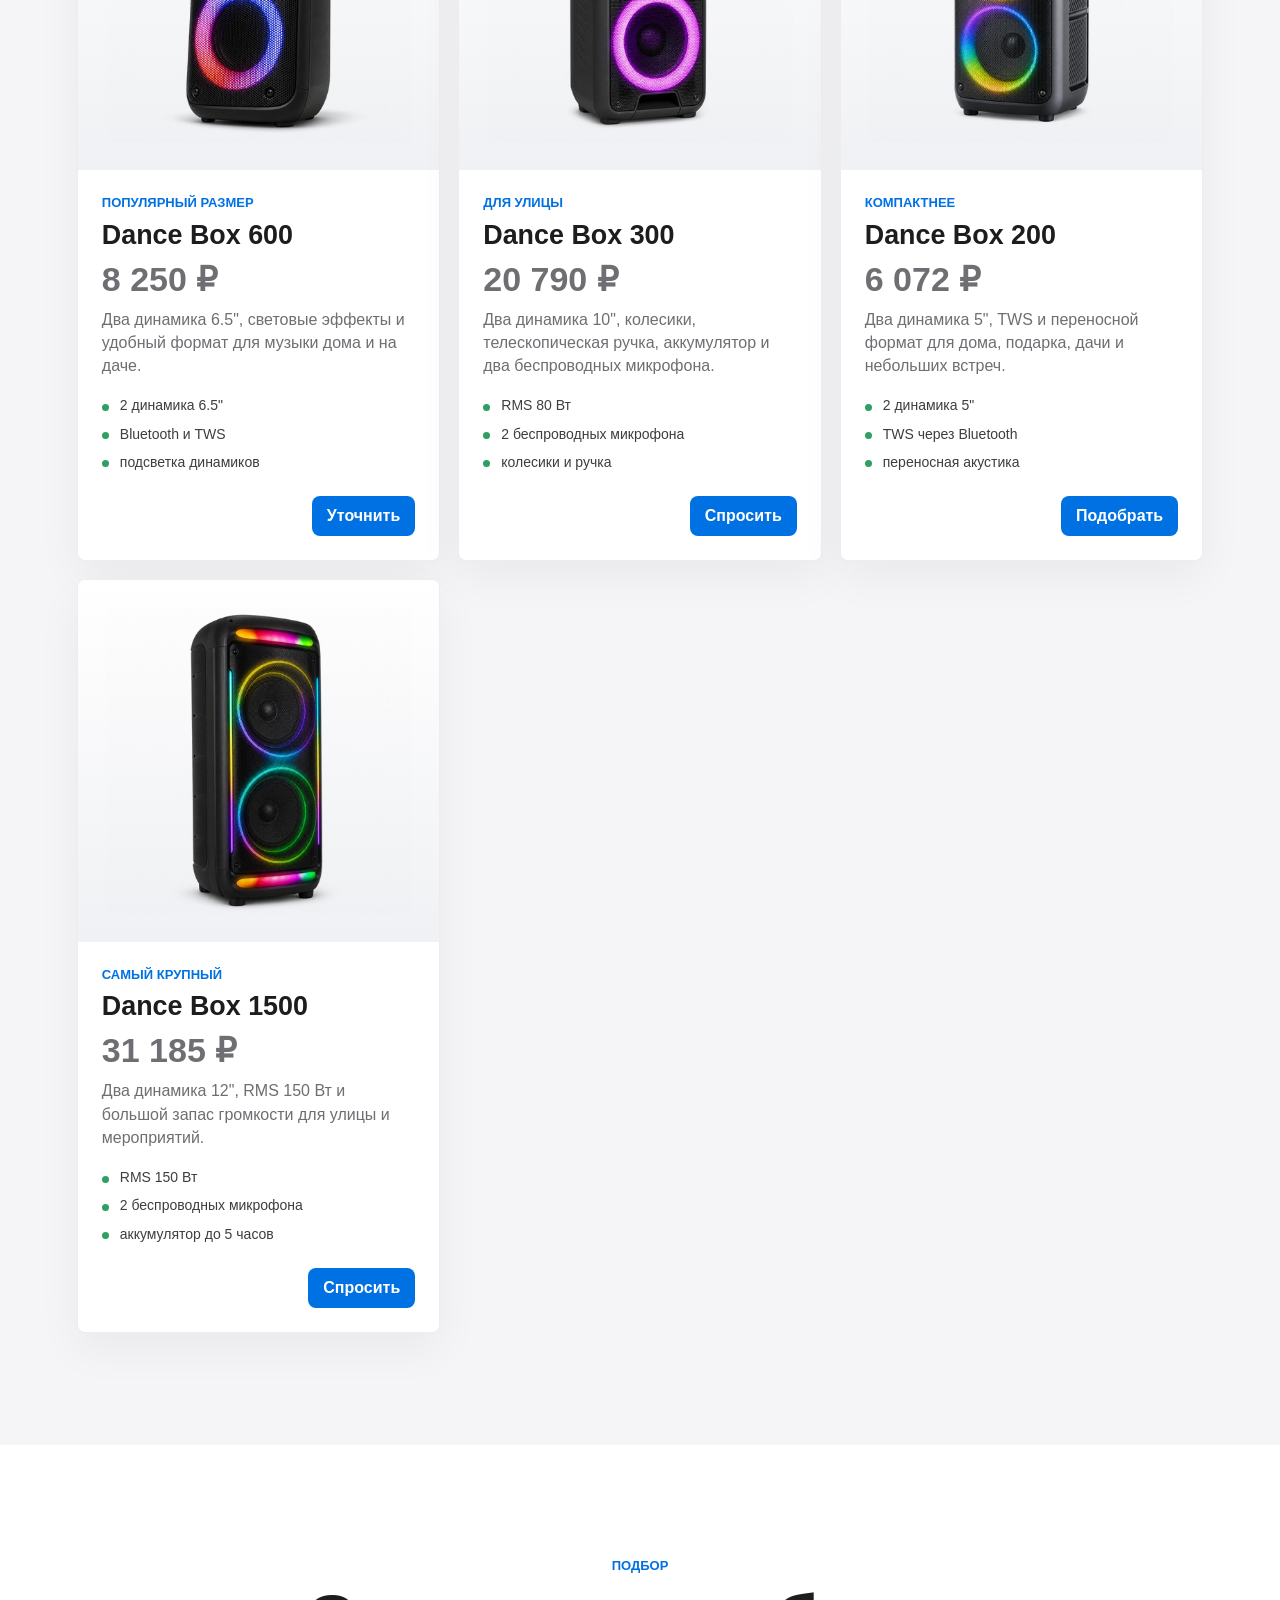
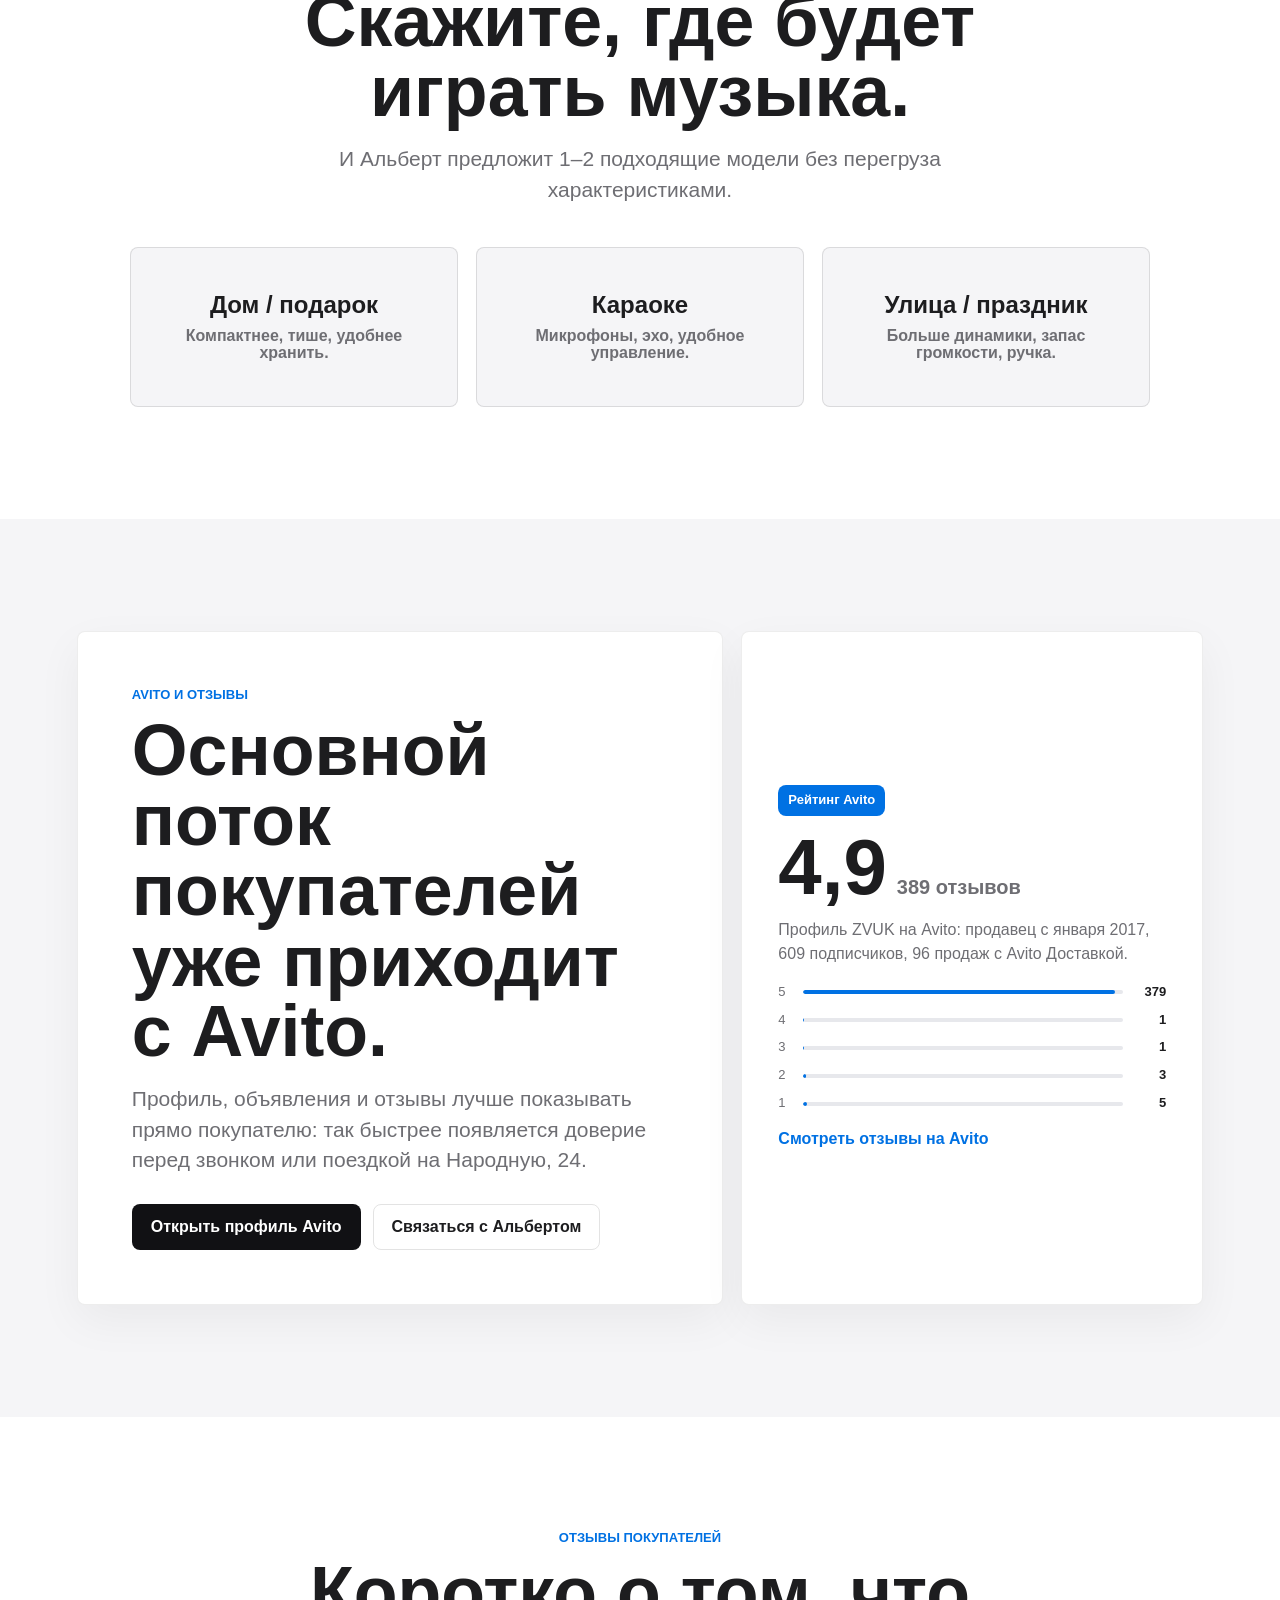
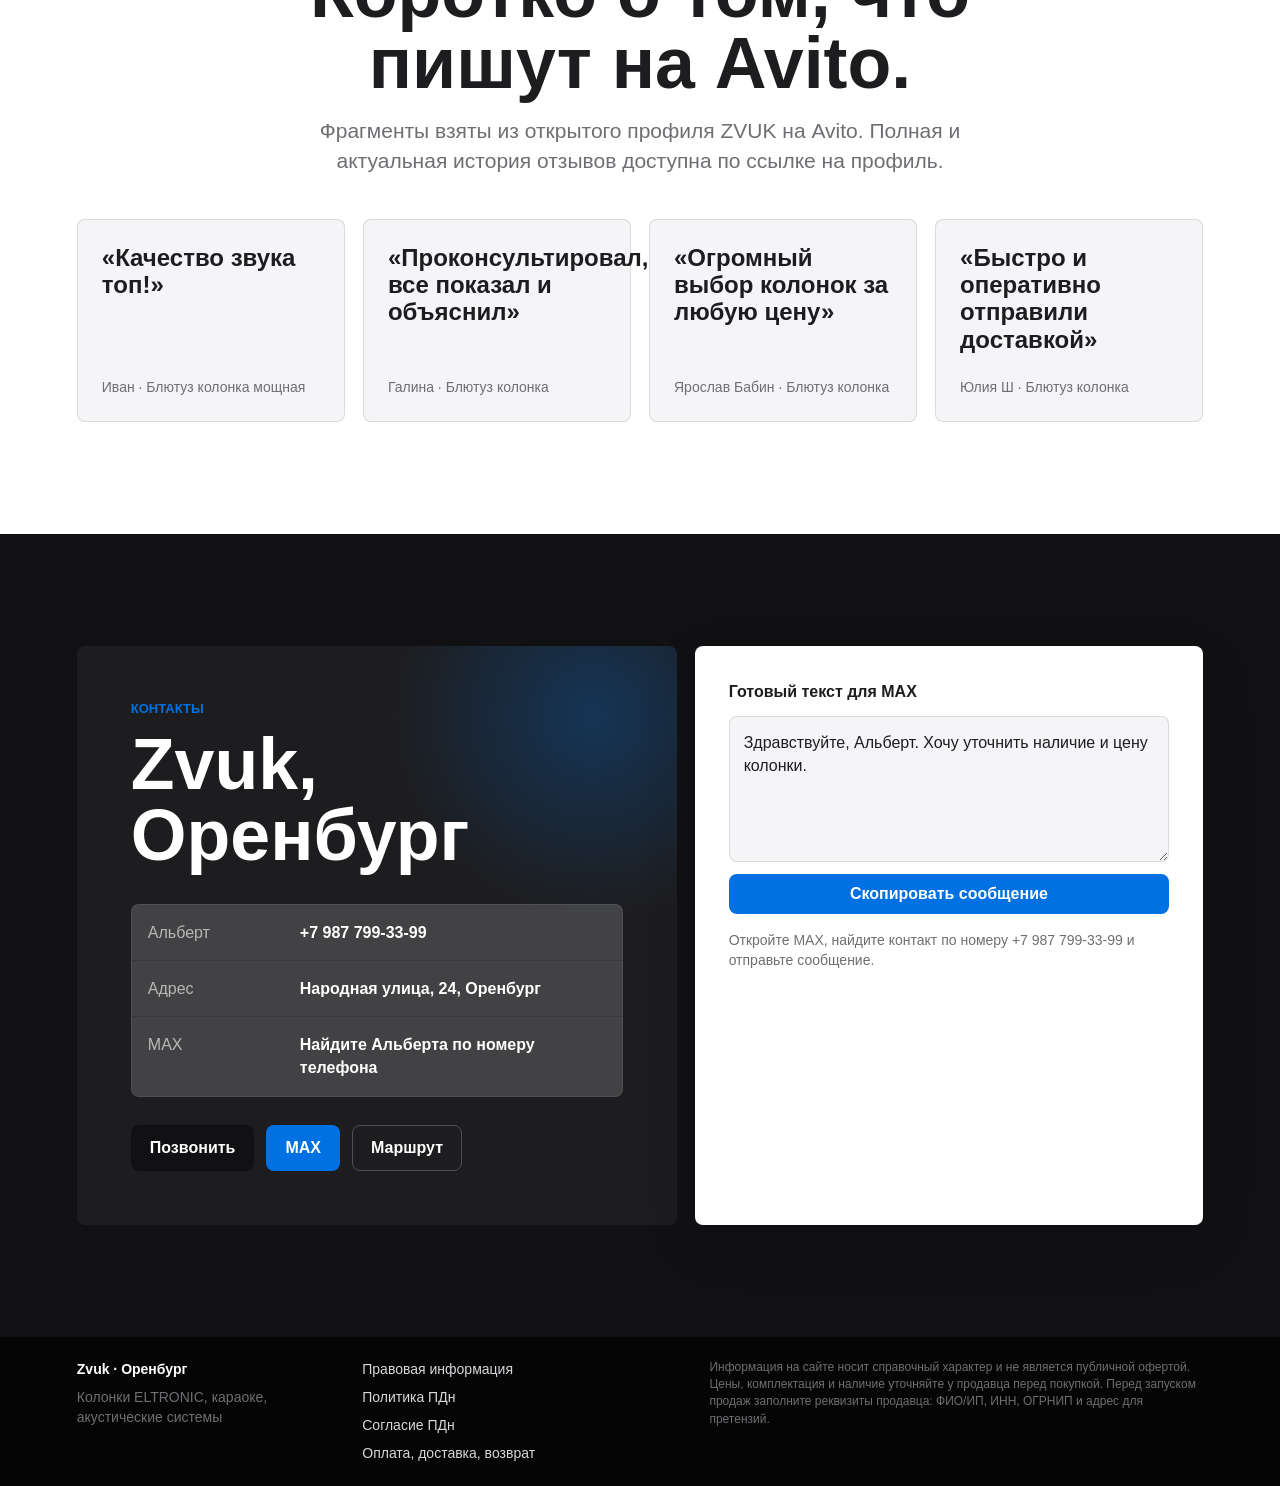
==== commit 3486ff40: "Add reviews and legal pages" ====
--- a/index.html
+++ b/index.html
@@ -5,7 +5,13 @@
     <meta name="viewport" content="width=device-width, initial-scale=1">
     <title>Zvuk - акустические системы в Оренбурге</title>
     <meta name="description" content="Zvuk в Оренбурге: реальные модели ELTRONIC Dance Box, портативные колонки, караоке и самовывоз на Народной, 24. Альберт, +7 987 799-33-99.">
-    <link rel="stylesheet" href="styles.css?v=3">
+    <link rel="canonical" href="https://daniyar9379992-max.github.io/zvuk-orenburg/">
+    <meta property="og:title" content="Zvuk - колонки и караоке в Оренбурге">
+    <meta property="og:description" content="Портативные колонки ELTRONIC, проверка звука на месте, самовывоз на Народной, 24.">
+    <meta property="og:type" content="website">
+    <meta property="og:url" content="https://daniyar9379992-max.github.io/zvuk-orenburg/">
+    <meta property="og:image" content="https://daniyar9379992-max.github.io/zvuk-orenburg/assets/products/dance-box-1000.jpg">
+    <link rel="stylesheet" href="styles.css?v=6">
   </head>
   <body>
     <header class="topbar">
@@ -268,6 +274,32 @@
         </div>
       </section>
 
+      <section class="section reviews-section" aria-labelledby="reviews-title">
+        <div class="section-heading center">
+          <p class="kicker">Отзывы покупателей</p>
+          <h2 id="reviews-title">Коротко о том, что пишут на Avito.</h2>
+          <p>Фрагменты взяты из открытого профиля ZVUK на Avito. Полная и актуальная история отзывов доступна по ссылке на профиль.</p>
+        </div>
+        <div class="quote-grid">
+          <figure>
+            <blockquote>«Качество звука топ!»</blockquote>
+            <figcaption>Иван · Блютуз колонка мощная</figcaption>
+          </figure>
+          <figure>
+            <blockquote>«Проконсультировал, все показал и объяснил»</blockquote>
+            <figcaption>Галина · Блютуз колонка</figcaption>
+          </figure>
+          <figure>
+            <blockquote>«Огромный выбор колонок за любую цену»</blockquote>
+            <figcaption>Ярослав Бабин · Блютуз колонка</figcaption>
+          </figure>
+          <figure>
+            <blockquote>«Быстро и оперативно отправили доставкой»</blockquote>
+            <figcaption>Юлия Ш · Блютуз колонка</figcaption>
+          </figure>
+        </div>
+      </section>
+
       <section class="contact-band" id="contacts">
         <div class="contact-copy">
           <p class="kicker">Контакты</p>
@@ -303,10 +335,19 @@
     </main>
 
     <footer class="footer">
-      <span>Zvuk · Оренбург</span>
-      <span>Колонки ELTRONIC, караоке, акустические системы</span>
+      <div>
+        <strong>Zvuk · Оренбург</strong>
+        <span>Колонки ELTRONIC, караоке, акустические системы</span>
+      </div>
+      <nav aria-label="Правовая информация">
+        <a href="legal.html">Правовая информация</a>
+        <a href="privacy.html">Политика ПДн</a>
+        <a href="consent.html">Согласие ПДн</a>
+        <a href="delivery.html">Оплата, доставка, возврат</a>
+      </nav>
+      <p>Информация на сайте носит справочный характер и не является публичной офертой. Цены, комплектация и наличие уточняйте у продавца перед покупкой. Перед запуском продаж заполните реквизиты продавца: ФИО/ИП, ИНН, ОГРНИП и адрес для претензий.</p>
     </footer>
 
-    <script src="script.js?v=3"></script>
+    <script src="script.js?v=6"></script>
   </body>
 </html>
--- a/styles.css
+++ b/styles.css
@@ -683,6 +683,43 @@
   font-weight: 740;
 }
 
+.reviews-section {
+  background: var(--surface);
+}
+
+.quote-grid {
+  display: grid;
+  grid-template-columns: repeat(4, minmax(0, 1fr));
+  gap: 18px;
+  max-width: 1240px;
+  margin: 42px auto 0;
+}
+
+.quote-grid figure {
+  display: grid;
+  align-content: space-between;
+  min-height: 190px;
+  margin: 0;
+  padding: 24px;
+  background: var(--page);
+  border: 1px solid var(--line);
+  border-radius: var(--radius);
+}
+
+.quote-grid blockquote {
+  margin: 0;
+  color: var(--ink);
+  font-size: 24px;
+  line-height: 1.14;
+  font-weight: 760;
+}
+
+.quote-grid figcaption {
+  margin-top: 24px;
+  color: var(--muted);
+  font-size: 14px;
+}
+
 .contact-band {
   display: grid;
   grid-template-columns: minmax(0, 0.92fr) minmax(320px, 0.78fr);
@@ -774,14 +811,87 @@
 }
 
 .footer {
-  display: flex;
-  flex-wrap: wrap;
-  justify-content: space-between;
-  gap: 12px;
+  display: grid;
+  grid-template-columns: minmax(220px, 0.65fr) minmax(240px, 0.8fr) minmax(260px, 1.2fr);
+  gap: 18px;
   padding: 22px clamp(18px, 6vw, 92px);
   color: var(--muted);
   background: #050506;
   font-size: 14px;
+}
+
+.footer div,
+.footer nav {
+  display: grid;
+  gap: 8px;
+  align-content: start;
+}
+
+.footer strong {
+  color: #fff;
+}
+
+.footer a {
+  color: #d7d7dc;
+}
+
+.footer p {
+  margin: 0;
+  font-size: 12px;
+  line-height: 1.45;
+}
+
+.legal-body {
+  background: var(--page);
+}
+
+.legal-header {
+  padding: 18px clamp(18px, 6vw, 92px);
+  background: rgba(245, 245, 247, 0.86);
+  border-bottom: 1px solid var(--line);
+}
+
+.legal-header a {
+  color: var(--blue);
+  font-weight: 740;
+}
+
+.legal-main {
+  max-width: 980px;
+  margin: 0 auto;
+  padding: clamp(42px, 8vw, 86px) 18px;
+}
+
+.legal-card {
+  padding: clamp(24px, 5vw, 46px);
+  background: var(--surface);
+  border: 1px solid rgba(29, 29, 31, 0.08);
+  border-radius: var(--radius);
+  box-shadow: var(--shadow);
+}
+
+.legal-card h1 {
+  margin: 0;
+  font-size: clamp(36px, 6vw, 64px);
+}
+
+.legal-card h2 {
+  margin-top: 34px;
+  font-size: clamp(24px, 3vw, 34px);
+}
+
+.legal-card p,
+.legal-card li {
+  color: #3d3d42;
+}
+
+.legal-card .small-print {
+  padding: 14px;
+  color: var(--muted);
+  background: var(--page);
+  border: 1px solid var(--line);
+  border-radius: var(--radius);
+  font-size: 13px;
 }
 
 @media (max-width: 1120px) {
@@ -845,6 +955,8 @@
   .section-heading,
   .choice-grid,
   .avito-band,
+  .quote-grid,
+  .footer,
   .contact-band {
     grid-template-columns: 1fr;
   }
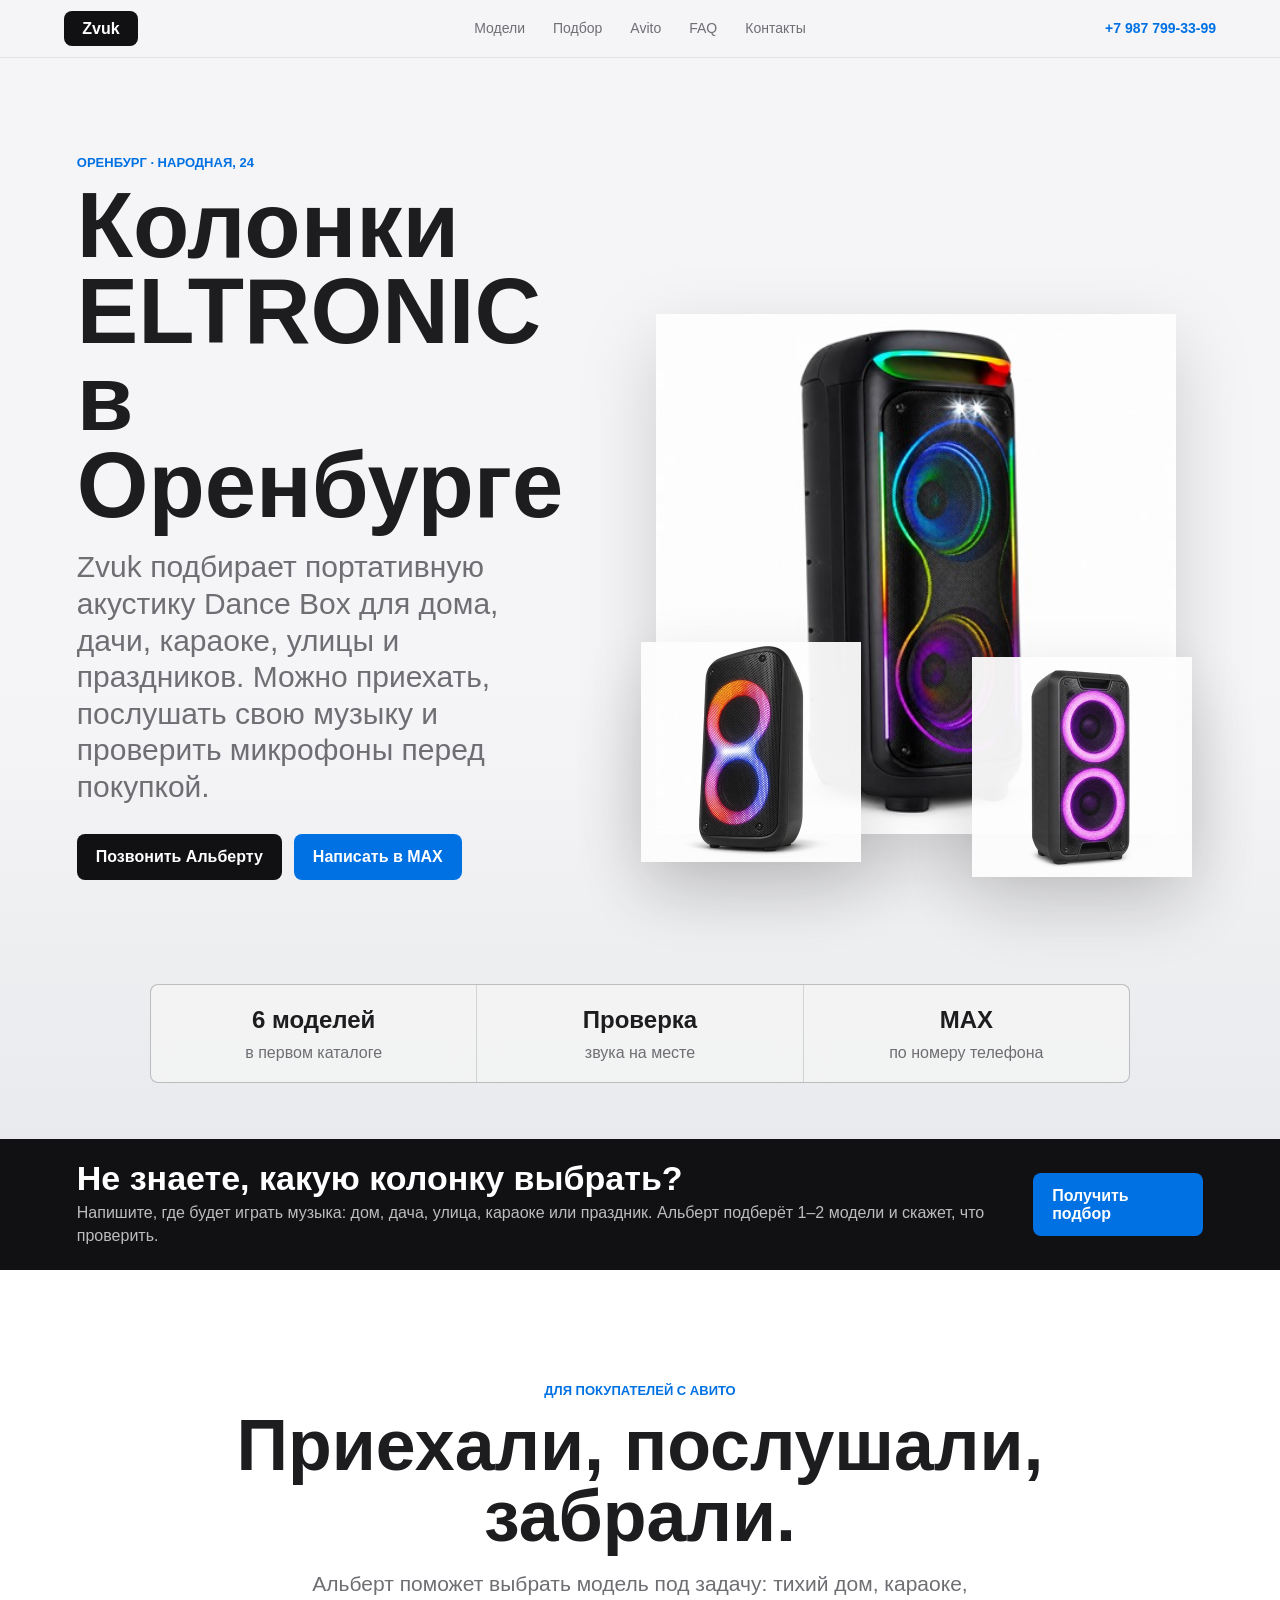
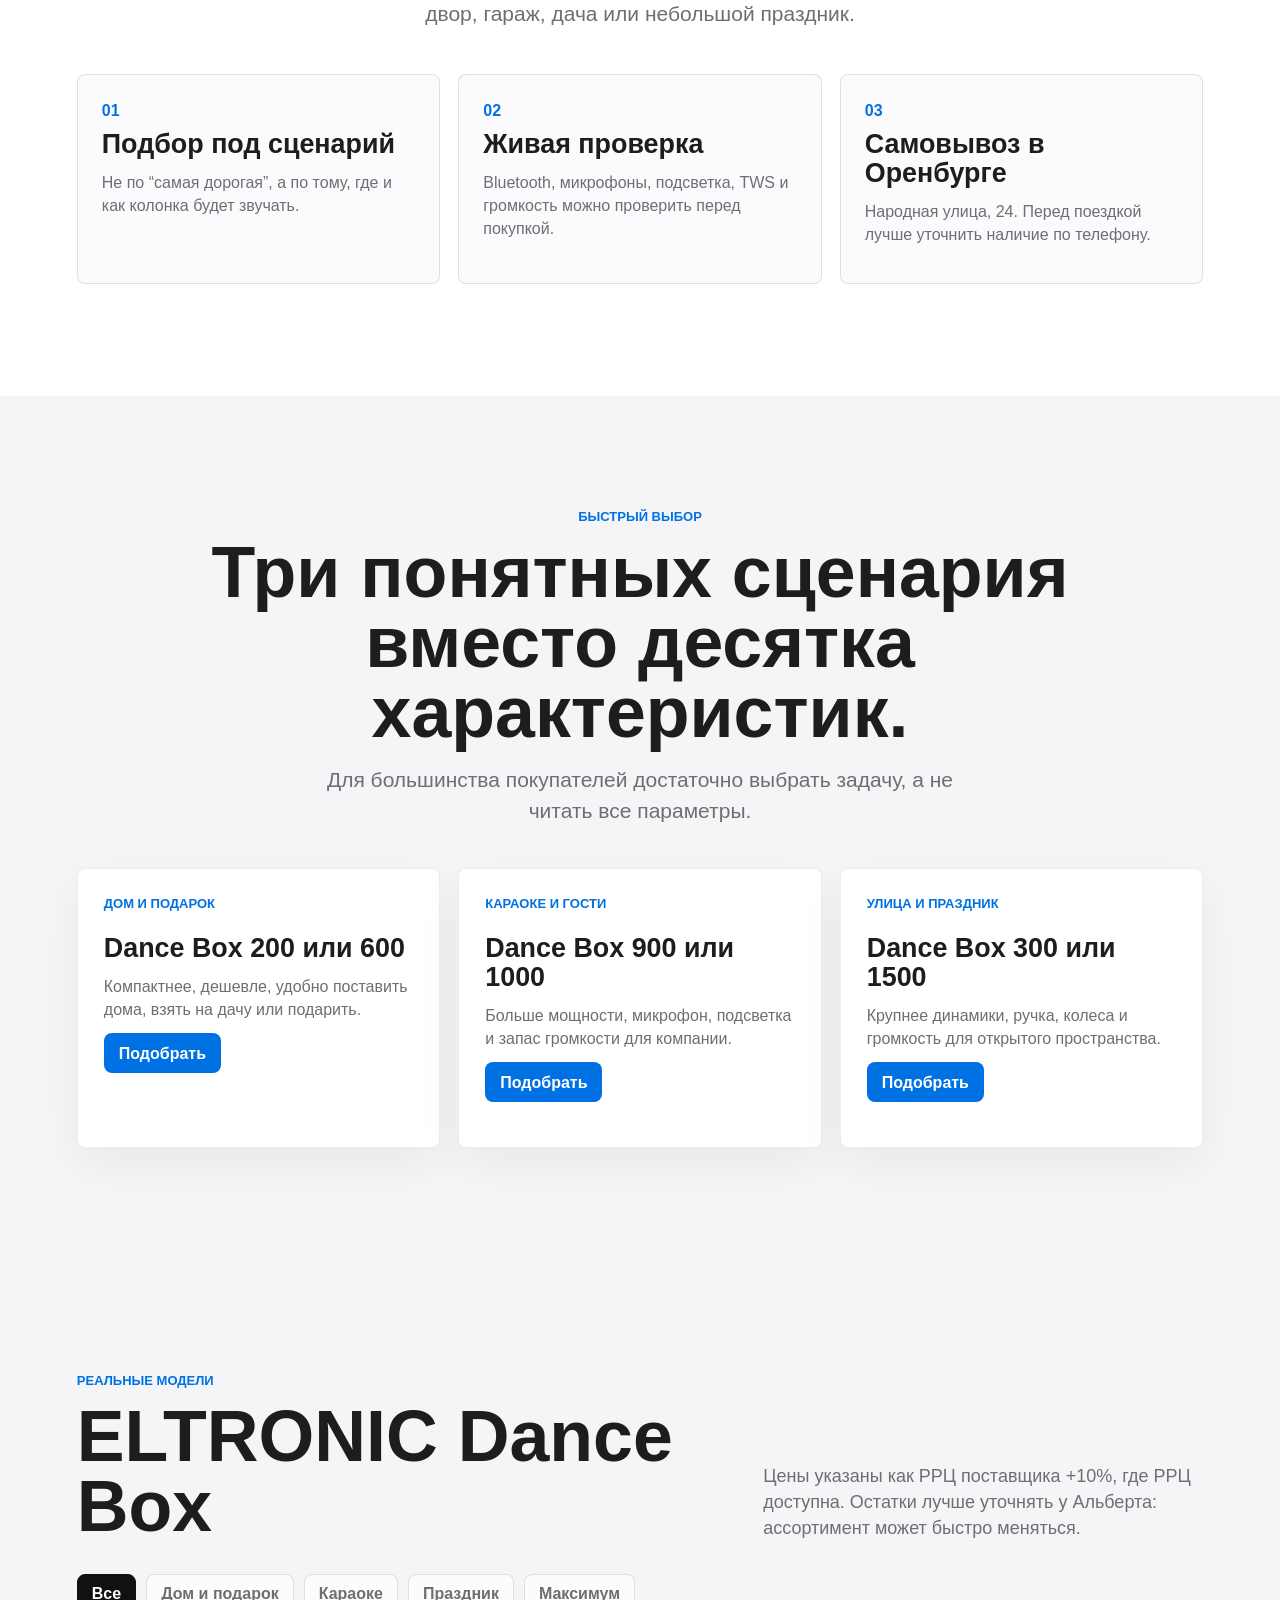
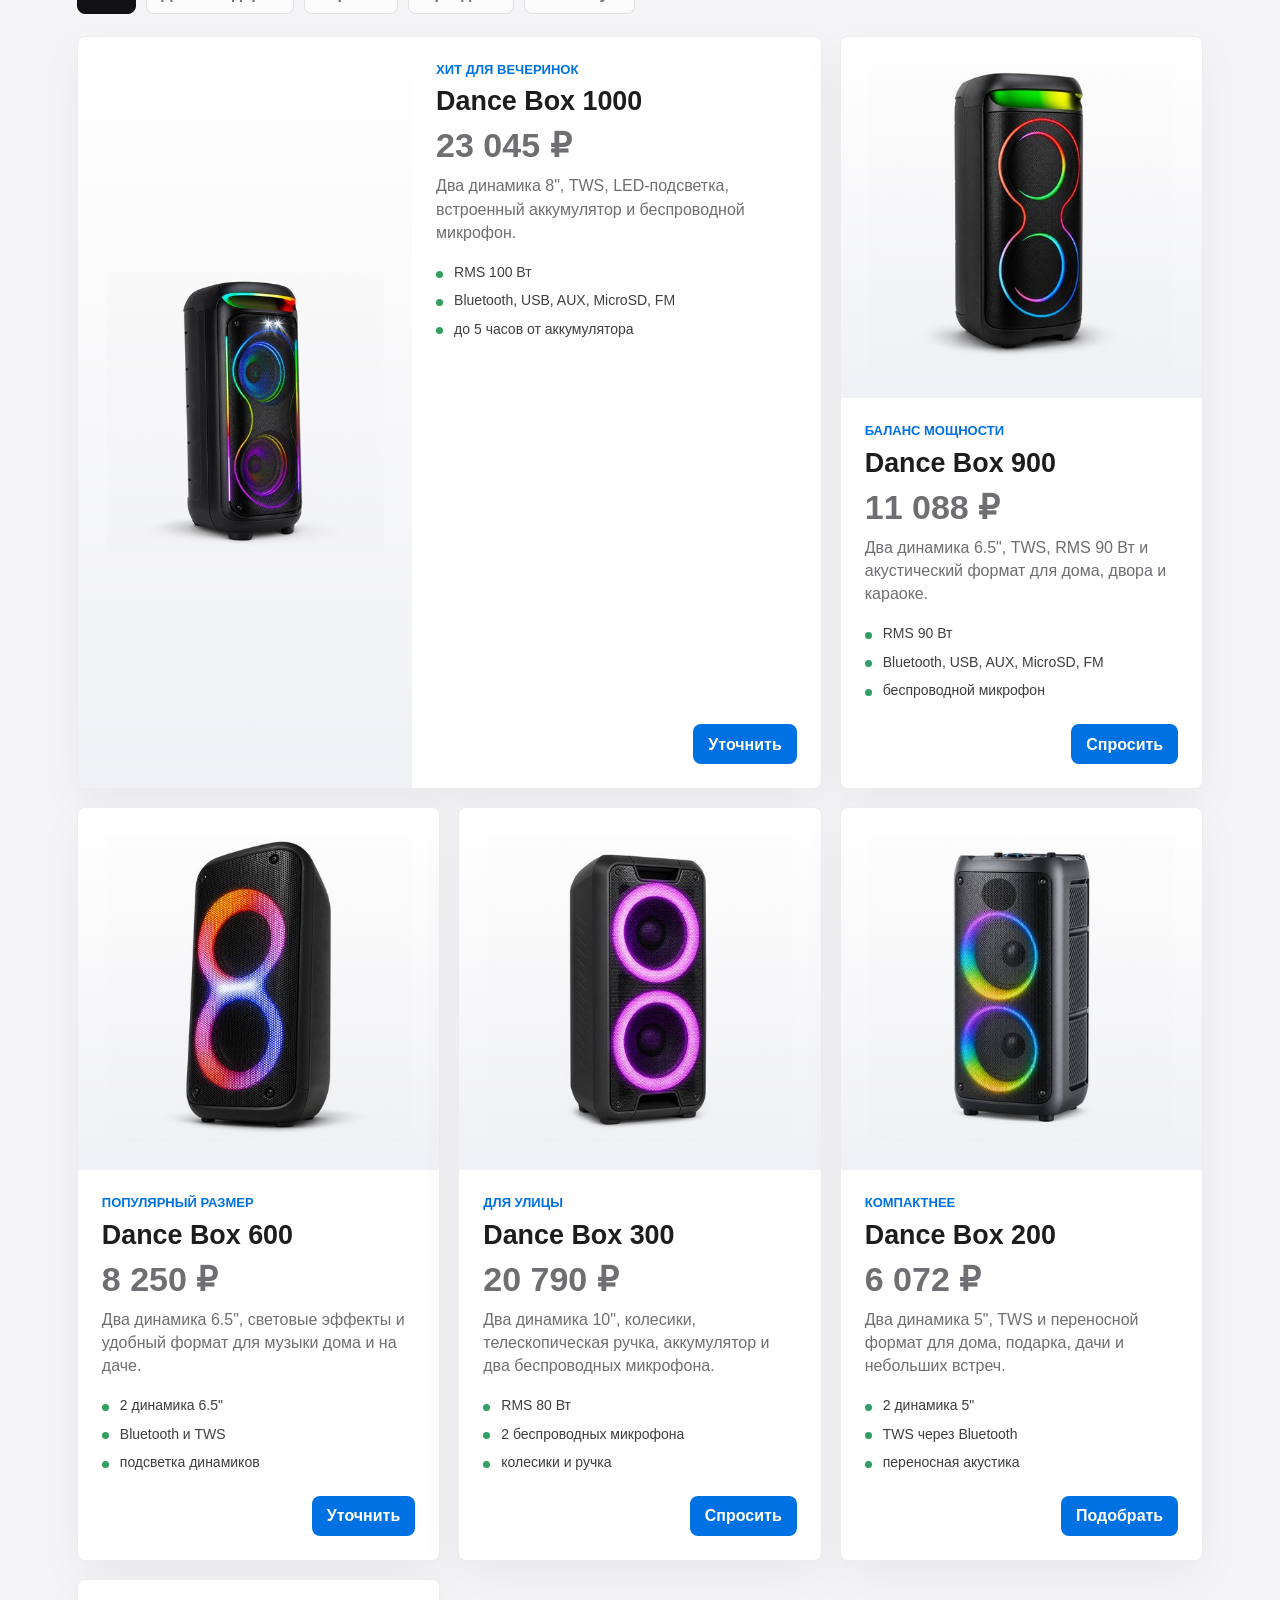
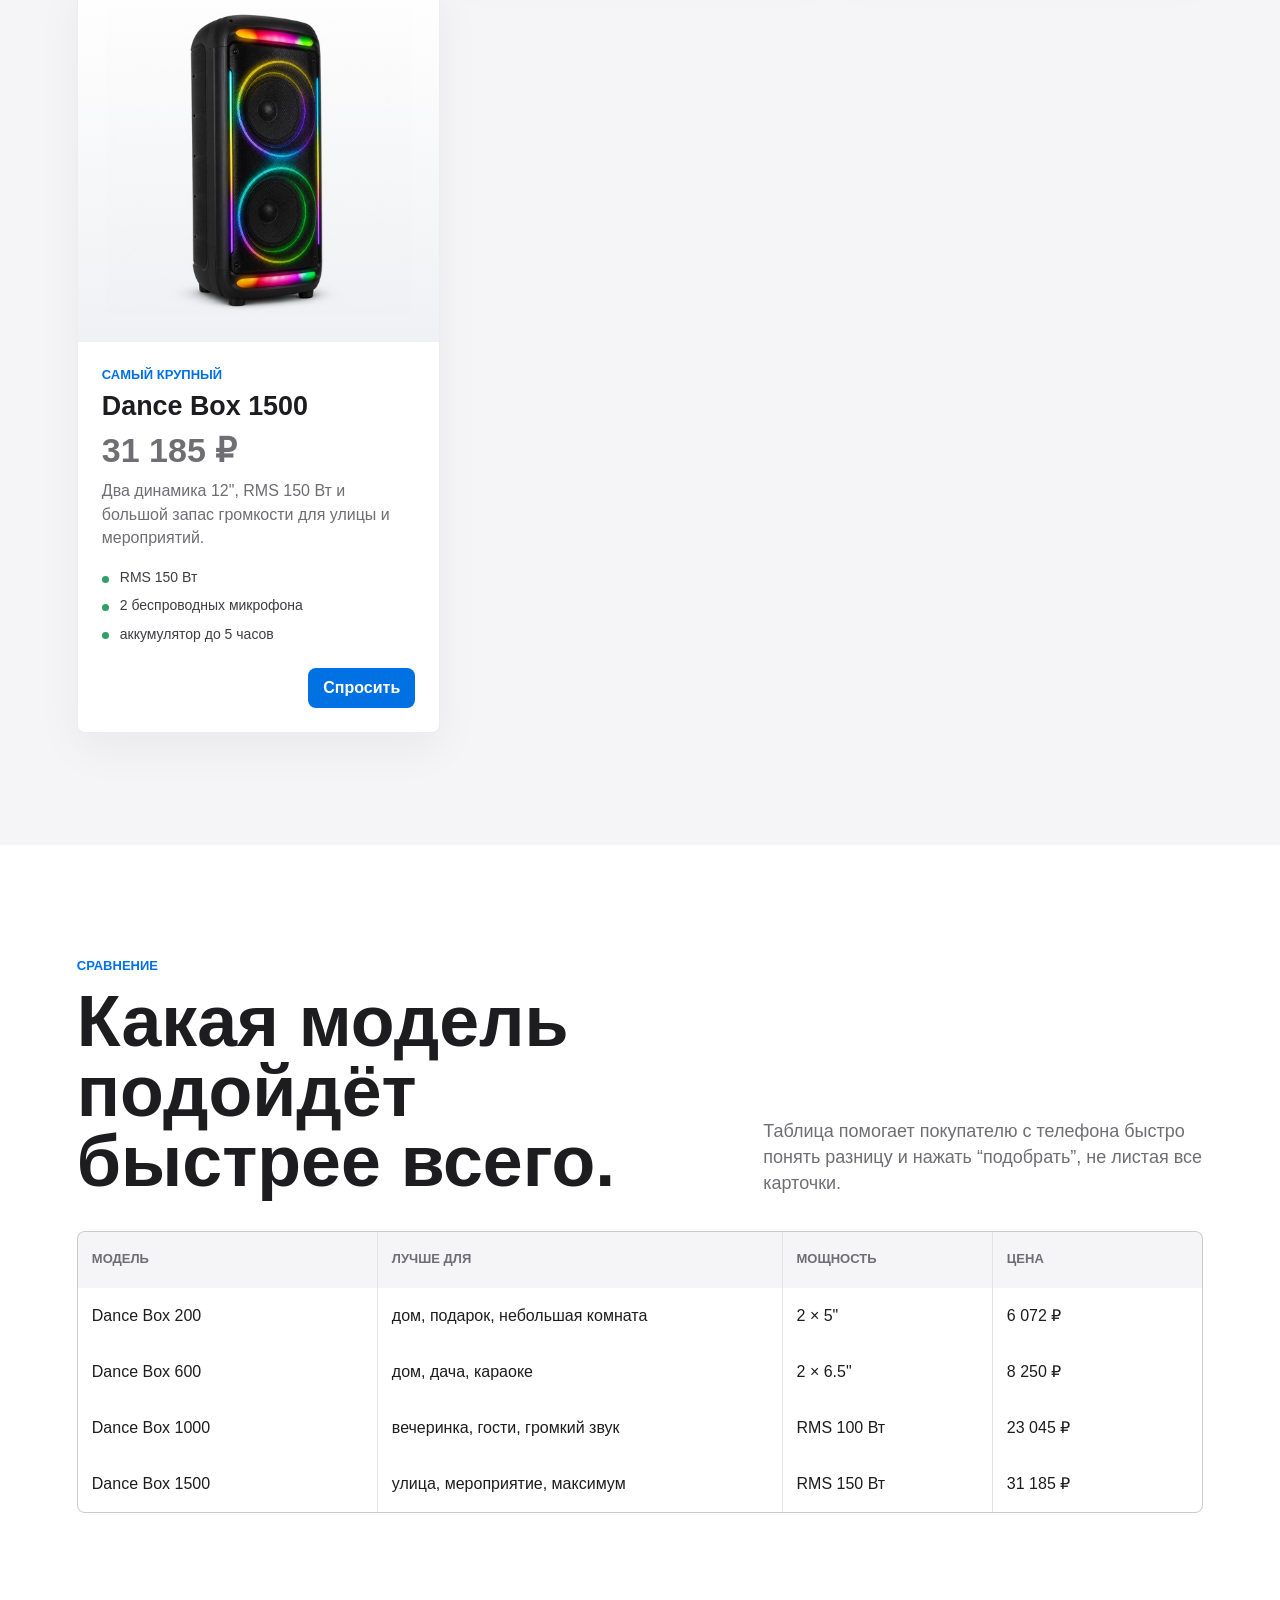
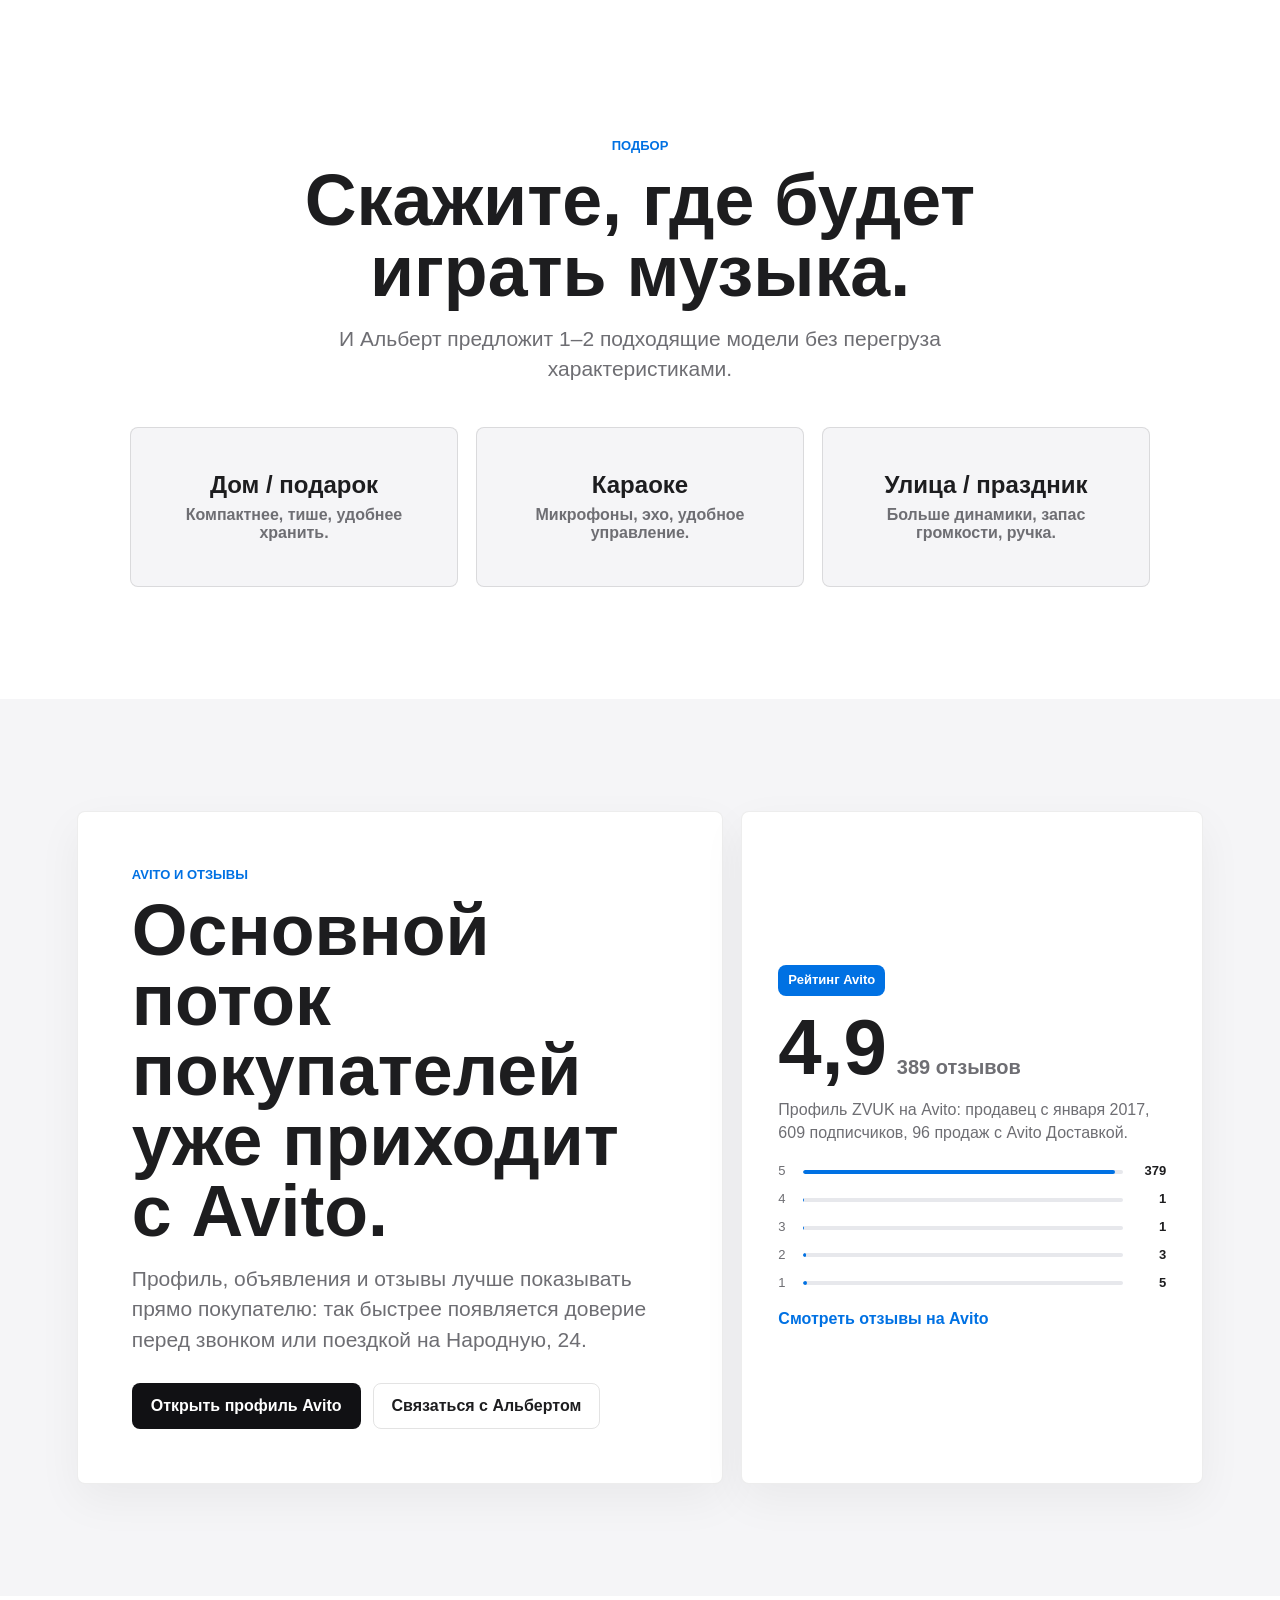
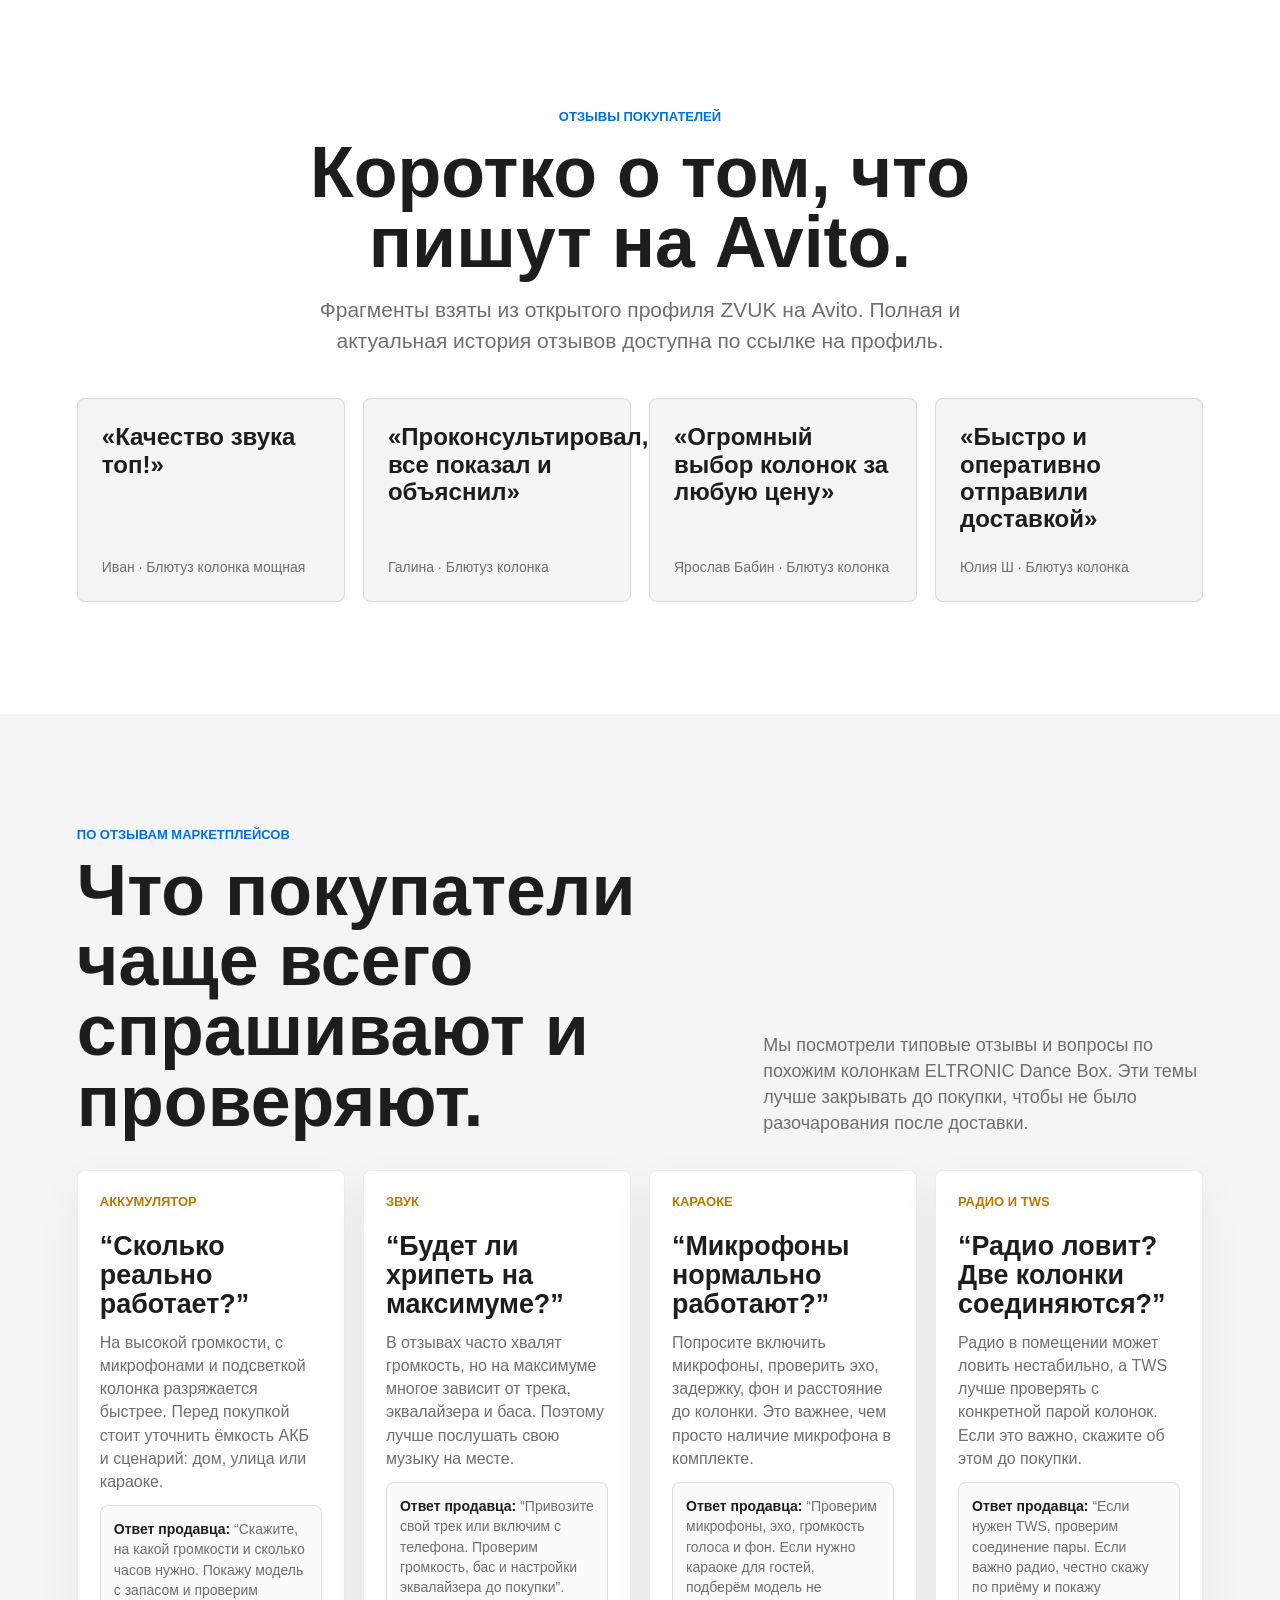
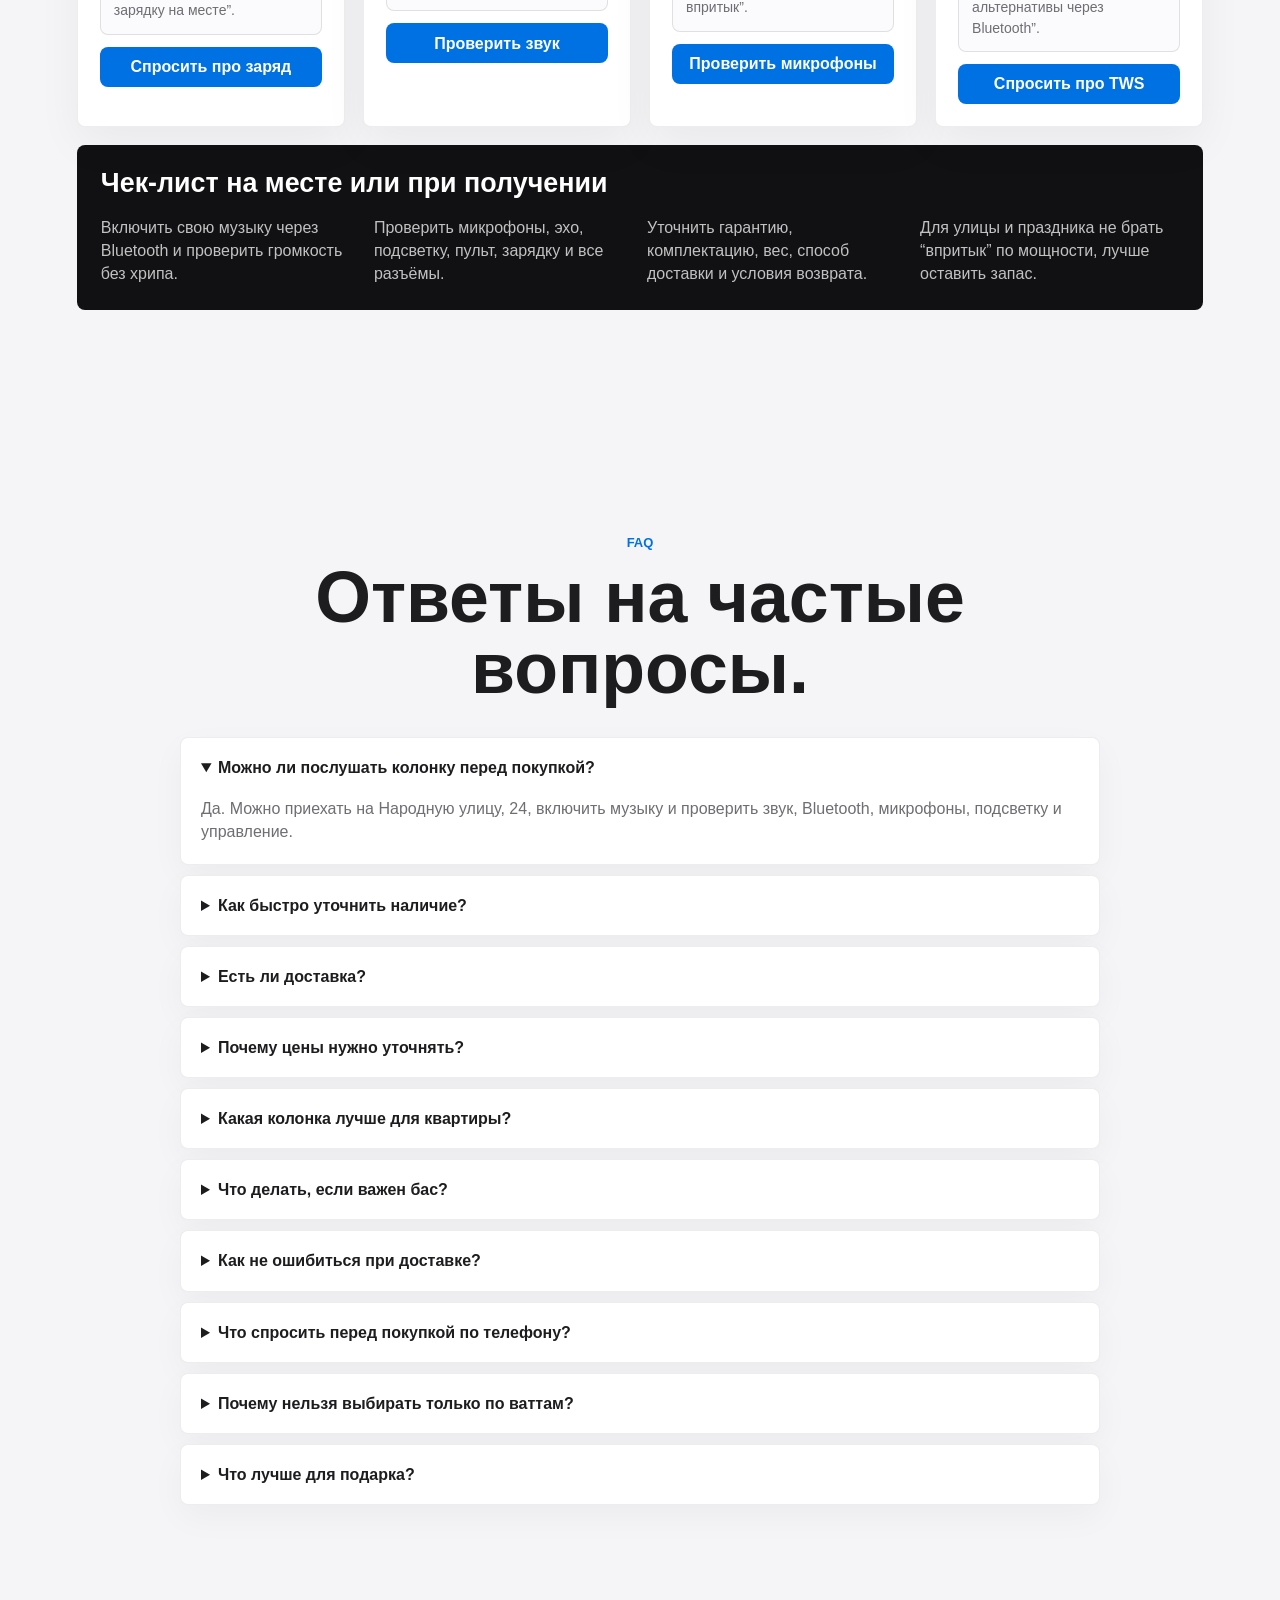
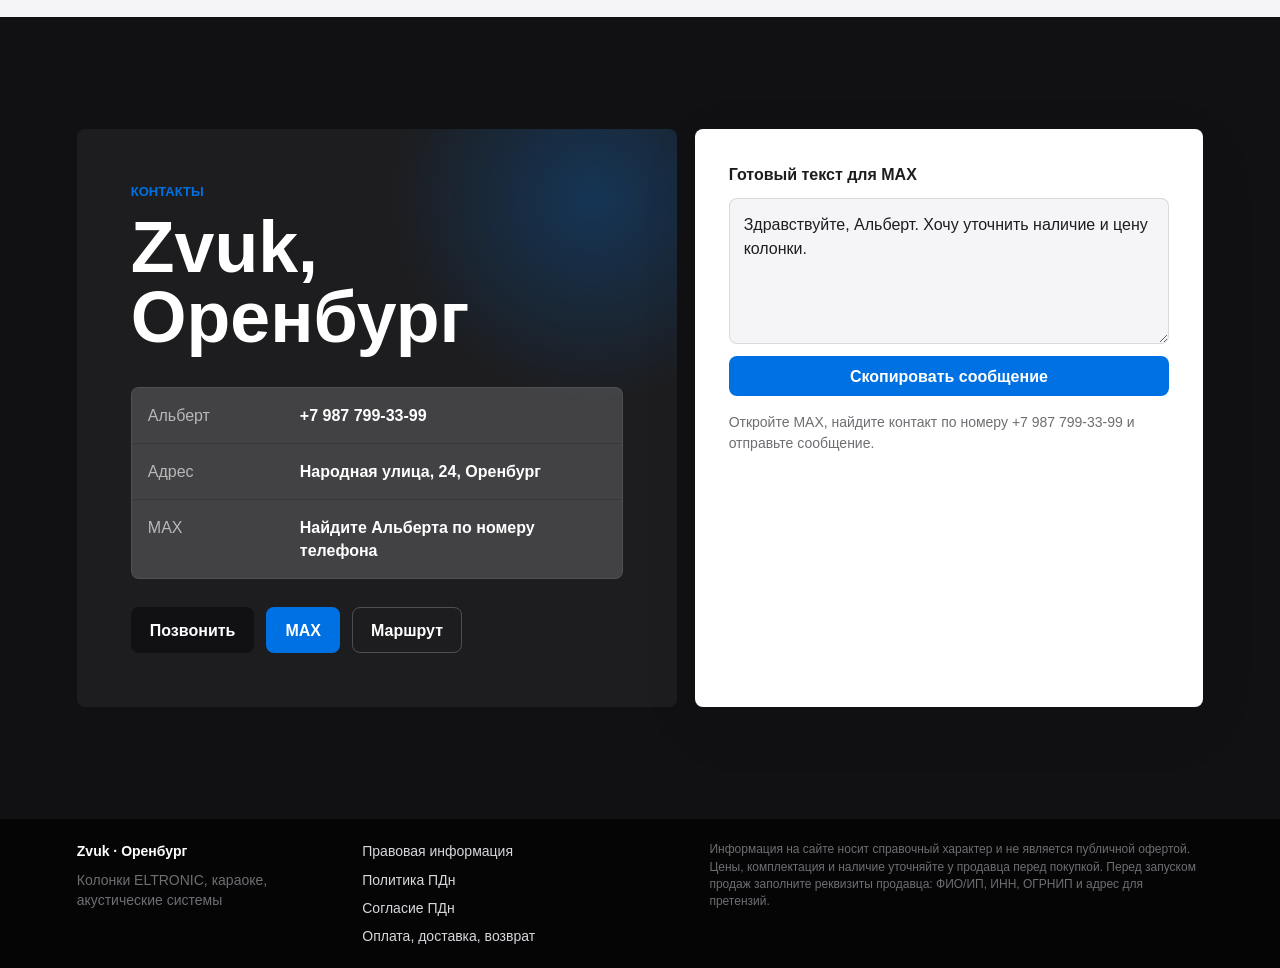
==== commit af8904a0: "Optimize sales funnel and AI metadata" ====
--- a/index.html
+++ b/index.html
@@ -3,15 +3,166 @@
   <head>
     <meta charset="utf-8">
     <meta name="viewport" content="width=device-width, initial-scale=1">
-    <title>Zvuk - акустические системы в Оренбурге</title>
-    <meta name="description" content="Zvuk в Оренбурге: реальные модели ELTRONIC Dance Box, портативные колонки, караоке и самовывоз на Народной, 24. Альберт, +7 987 799-33-99.">
+    <title>Купить колонку ELTRONIC в Оренбурге · Zvuk</title>
+    <meta name="description" content="Zvuk в Оренбурге: колонки ELTRONIC Dance Box, караоке, проверка звука на месте, рейтинг Avito 4,9 и самовывоз на Народной, 24. Альберт, +7 987 799-33-99.">
     <link rel="canonical" href="https://daniyar9379992-max.github.io/zvuk-orenburg/">
-    <meta property="og:title" content="Zvuk - колонки и караоке в Оренбурге">
-    <meta property="og:description" content="Портативные колонки ELTRONIC, проверка звука на месте, самовывоз на Народной, 24.">
+    <meta property="og:title" content="Zvuk - колонки ELTRONIC и караоке в Оренбурге">
+    <meta property="og:description" content="Подбор колонки под дом, дачу, караоке или праздник. Можно приехать, послушать и забрать на Народной, 24.">
     <meta property="og:type" content="website">
     <meta property="og:url" content="https://daniyar9379992-max.github.io/zvuk-orenburg/">
     <meta property="og:image" content="https://daniyar9379992-max.github.io/zvuk-orenburg/assets/products/dance-box-1000.jpg">
-    <link rel="stylesheet" href="styles.css?v=6">
+    <meta name="robots" content="index,follow">
+    <meta name="theme-color" content="#f5f5f7">
+    <link rel="alternate" type="text/plain" href="llms.txt" title="AI summary for Zvuk">
+    <link rel="alternate" type="application/json" href="catalog.json" title="Structured catalog data">
+    <link rel="preload" href="assets/products/dance-box-1000.jpg" as="image">
+    <link rel="stylesheet" href="styles.css?v=8">
+    <script type="application/ld+json">
+      {
+        "@context": "https://schema.org",
+        "@graph": [
+          {
+            "@type": "WebSite",
+            "@id": "https://daniyar9379992-max.github.io/zvuk-orenburg/#website",
+            "name": "Zvuk",
+            "url": "https://daniyar9379992-max.github.io/zvuk-orenburg/",
+            "inLanguage": "ru-RU"
+          },
+          {
+            "@type": "ElectronicsStore",
+            "@id": "https://daniyar9379992-max.github.io/zvuk-orenburg/#store",
+            "name": "Zvuk",
+            "url": "https://daniyar9379992-max.github.io/zvuk-orenburg/",
+            "telephone": "+79877993399",
+            "priceRange": "6072-31185 RUB",
+            "address": {
+              "@type": "PostalAddress",
+              "streetAddress": "Народная улица, 24",
+              "addressLocality": "Оренбург",
+              "addressCountry": "RU"
+            },
+            "areaServed": ["Оренбург", "Оренбургская область", "Россия"],
+            "sameAs": [
+              "https://www.avito.ru/user/fe1a34f795fc7a3657db424a7447bdf2/profile?src=sharing"
+            ],
+            "aggregateRating": {
+              "@type": "AggregateRating",
+              "ratingValue": "4.9",
+              "reviewCount": "389",
+              "bestRating": "5"
+            }
+          },
+          {
+            "@type": "ItemList",
+            "@id": "https://daniyar9379992-max.github.io/zvuk-orenburg/#catalog-list",
+            "name": "Каталог колонок ELTRONIC Dance Box",
+            "itemListElement": [
+              {"@type": "ListItem", "position": 1, "url": "https://daniyar9379992-max.github.io/zvuk-orenburg/#dance-box-1000"},
+              {"@type": "ListItem", "position": 2, "url": "https://daniyar9379992-max.github.io/zvuk-orenburg/#dance-box-900"},
+              {"@type": "ListItem", "position": 3, "url": "https://daniyar9379992-max.github.io/zvuk-orenburg/#dance-box-600"},
+              {"@type": "ListItem", "position": 4, "url": "https://daniyar9379992-max.github.io/zvuk-orenburg/#dance-box-300"},
+              {"@type": "ListItem", "position": 5, "url": "https://daniyar9379992-max.github.io/zvuk-orenburg/#dance-box-200"},
+              {"@type": "ListItem", "position": 6, "url": "https://daniyar9379992-max.github.io/zvuk-orenburg/#dance-box-1500"}
+            ]
+          },
+          {
+            "@type": "Product",
+            "@id": "https://daniyar9379992-max.github.io/zvuk-orenburg/#dance-box-1000",
+            "name": "ELTRONIC Dance Box 1000",
+            "image": "https://daniyar9379992-max.github.io/zvuk-orenburg/assets/products/dance-box-1000.jpg",
+            "description": "Акустическая система с двумя динамиками 8 дюймов, TWS, LED-подсветкой, аккумулятором и беспроводным микрофоном.",
+            "brand": {"@type": "Brand", "name": "ELTRONIC"},
+            "offers": {"@type": "Offer", "price": "23045", "priceCurrency": "RUB", "availability": "https://schema.org/LimitedAvailability", "seller": {"@id": "https://daniyar9379992-max.github.io/zvuk-orenburg/#store"}}
+          },
+          {
+            "@type": "Product",
+            "@id": "https://daniyar9379992-max.github.io/zvuk-orenburg/#dance-box-900",
+            "name": "ELTRONIC Dance Box 900",
+            "image": "https://daniyar9379992-max.github.io/zvuk-orenburg/assets/products/dance-box-900.jpg",
+            "description": "Акустическая система RMS 90 Вт с двумя динамиками 6.5 дюйма, TWS и беспроводным микрофоном.",
+            "brand": {"@type": "Brand", "name": "ELTRONIC"},
+            "offers": {"@type": "Offer", "price": "11088", "priceCurrency": "RUB", "availability": "https://schema.org/LimitedAvailability", "seller": {"@id": "https://daniyar9379992-max.github.io/zvuk-orenburg/#store"}}
+          },
+          {
+            "@type": "Product",
+            "@id": "https://daniyar9379992-max.github.io/zvuk-orenburg/#dance-box-600",
+            "name": "ELTRONIC Dance Box 600",
+            "image": "https://daniyar9379992-max.github.io/zvuk-orenburg/assets/products/dance-box-600.jpg",
+            "description": "Акустическая система с двумя динамиками 6.5 дюйма, Bluetooth, TWS и подсветкой динамиков.",
+            "brand": {"@type": "Brand", "name": "ELTRONIC"},
+            "offers": {"@type": "Offer", "price": "8250", "priceCurrency": "RUB", "availability": "https://schema.org/LimitedAvailability", "seller": {"@id": "https://daniyar9379992-max.github.io/zvuk-orenburg/#store"}}
+          },
+          {
+            "@type": "Product",
+            "@id": "https://daniyar9379992-max.github.io/zvuk-orenburg/#dance-box-300",
+            "name": "ELTRONIC Dance Box 300",
+            "image": "https://daniyar9379992-max.github.io/zvuk-orenburg/assets/products/dance-box-300.jpg",
+            "description": "Акустическая система RMS 80 Вт с двумя динамиками 10 дюймов, колесами, ручкой и двумя беспроводными микрофонами.",
+            "brand": {"@type": "Brand", "name": "ELTRONIC"},
+            "offers": {"@type": "Offer", "price": "20790", "priceCurrency": "RUB", "availability": "https://schema.org/LimitedAvailability", "seller": {"@id": "https://daniyar9379992-max.github.io/zvuk-orenburg/#store"}}
+          },
+          {
+            "@type": "Product",
+            "@id": "https://daniyar9379992-max.github.io/zvuk-orenburg/#dance-box-200",
+            "name": "ELTRONIC Dance Box 200",
+            "image": "https://daniyar9379992-max.github.io/zvuk-orenburg/assets/products/dance-box-200.jpg",
+            "description": "Компактная акустическая система с двумя динамиками 5 дюймов и TWS для дома, подарка и небольших встреч.",
+            "brand": {"@type": "Brand", "name": "ELTRONIC"},
+            "offers": {"@type": "Offer", "price": "6072", "priceCurrency": "RUB", "availability": "https://schema.org/LimitedAvailability", "seller": {"@id": "https://daniyar9379992-max.github.io/zvuk-orenburg/#store"}}
+          },
+          {
+            "@type": "Product",
+            "@id": "https://daniyar9379992-max.github.io/zvuk-orenburg/#dance-box-1500",
+            "name": "ELTRONIC Dance Box 1500",
+            "image": "https://daniyar9379992-max.github.io/zvuk-orenburg/assets/products/dance-box-1500.jpg",
+            "description": "Крупная акустическая система RMS 150 Вт с двумя динамиками 12 дюймов, двумя беспроводными микрофонами и аккумулятором до 5 часов.",
+            "brand": {"@type": "Brand", "name": "ELTRONIC"},
+            "offers": {"@type": "Offer", "price": "31185", "priceCurrency": "RUB", "availability": "https://schema.org/LimitedAvailability", "seller": {"@id": "https://daniyar9379992-max.github.io/zvuk-orenburg/#store"}}
+          },
+          {
+            "@type": "FAQPage",
+            "@id": "https://daniyar9379992-max.github.io/zvuk-orenburg/#faq",
+            "mainEntity": [
+              {
+                "@type": "Question",
+                "name": "Можно ли послушать колонку перед покупкой?",
+                "acceptedAnswer": {"@type": "Answer", "text": "Да. В Zvuk можно приехать на Народную улицу, 24 в Оренбурге, включить музыку и проверить звук, Bluetooth, микрофоны и подсветку перед покупкой."}
+              },
+              {
+                "@type": "Question",
+                "name": "Как быстро уточнить наличие?",
+                "acceptedAnswer": {"@type": "Answer", "text": "Позвоните Альберту по номеру +7 987 799-33-99 или найдите его в MAX по этому номеру. Наличие и цену лучше подтвердить перед поездкой."}
+              },
+              {
+                "@type": "Question",
+                "name": "Есть ли доставка?",
+                "acceptedAnswer": {"@type": "Answer", "text": "Доставка согласуется индивидуально. Возможны Avito Доставка, транспортные компании или самовывоз в Оренбурге."}
+              },
+              {
+                "@type": "Question",
+                "name": "Какая колонка лучше для квартиры?",
+                "acceptedAnswer": {"@type": "Answer", "text": "Для квартиры чаще достаточно Dance Box 200, 600 или 900. Крупные модели 1000 и 1500 лучше подходят для дачи, улицы, гостей и мероприятий."}
+              },
+              {
+                "@type": "Question",
+                "name": "Как проверить звук без ошибки?",
+                "acceptedAnswer": {"@type": "Answer", "text": "Лучше включить свою музыку через Bluetooth, проверить громкость, бас, эквалайзер, микрофоны, подсветку, зарядку, пульт и разъёмы до оплаты или при получении."}
+              },
+              {
+                "@type": "Question",
+                "name": "Сколько реально работает аккумулятор?",
+                "acceptedAnswer": {"@type": "Answer", "text": "Автономность зависит от громкости, подсветки, микрофонов и состояния аккумулятора. Перед покупкой нужно уточнить сценарий использования и проверить заряд."}
+              },
+              {
+                "@type": "Question",
+                "name": "Что делать, если нужен бас и громкость на улице?",
+                "acceptedAnswer": {"@type": "Answer", "text": "Для улицы и праздника лучше не брать колонку впритык. Нужен запас по динамикам и громкости, а конкретную модель стоит послушать на своей музыке."}
+              }
+            ]
+          }
+        ]
+      }
+    </script>
   </head>
   <body>
     <header class="topbar">
@@ -22,6 +173,7 @@
         <a href="#catalog">Модели</a>
         <a href="#choose">Подбор</a>
         <a href="#avito">Avito</a>
+        <a href="#faq">FAQ</a>
         <a href="#contacts">Контакты</a>
       </nav>
       <a class="top-call" href="tel:+79877993399">+7 987 799-33-99</a>
@@ -31,8 +183,8 @@
       <section class="hero" aria-labelledby="hero-title">
         <div class="hero-copy">
           <p class="kicker">Оренбург · Народная, 24</p>
-          <h1 id="hero-title">Большой звук. Без лишнего шума.</h1>
-          <p class="hero-lead">Zvuk подбирает портативные колонки и акустические системы ELTRONIC для дома, дачи, караоке и праздников.</p>
+          <h1 id="hero-title">Колонки ELTRONIC в Оренбурге</h1>
+          <p class="hero-lead">Zvuk подбирает портативную акустику Dance Box для дома, дачи, караоке, улицы и праздников. Можно приехать, послушать свою музыку и проверить микрофоны перед покупкой.</p>
           <div class="hero-actions">
             <a class="button button-dark" href="tel:+79877993399">Позвонить Альберту</a>
             <a class="button button-light" data-max href="#contacts">Написать в MAX</a>
@@ -57,6 +209,14 @@
             <dd>по номеру телефона</dd>
           </div>
         </dl>
+      </section>
+
+      <section class="conversion-strip" aria-label="Быстрое решение">
+        <div>
+          <strong>Не знаете, какую колонку выбрать?</strong>
+          <span>Напишите, где будет играть музыка: дом, дача, улица, караоке или праздник. Альберт подберёт 1–2 модели и скажет, что проверить.</span>
+        </div>
+        <a class="button button-light" data-max href="#contacts">Получить подбор</a>
       </section>
 
       <section class="section intro" aria-label="Коротко о покупке">
@@ -80,6 +240,34 @@
             <span>03</span>
             <h3>Самовывоз в Оренбурге</h3>
             <p>Народная улица, 24. Перед поездкой лучше уточнить наличие по телефону.</p>
+          </article>
+        </div>
+      </section>
+
+      <section class="section quick-picks" aria-labelledby="quick-title">
+        <div class="section-heading center">
+          <p class="kicker">Быстрый выбор</p>
+          <h2 id="quick-title">Три понятных сценария вместо десятка характеристик.</h2>
+          <p>Для большинства покупателей достаточно выбрать задачу, а не читать все параметры.</p>
+        </div>
+        <div class="pick-grid">
+          <article>
+            <span>Дом и подарок</span>
+            <h3>Dance Box 200 или 600</h3>
+            <p>Компактнее, дешевле, удобно поставить дома, взять на дачу или подарить.</p>
+            <button class="mini-button" type="button" data-product="колонку для дома или подарка">Подобрать</button>
+          </article>
+          <article>
+            <span>Караоке и гости</span>
+            <h3>Dance Box 900 или 1000</h3>
+            <p>Больше мощности, микрофон, подсветка и запас громкости для компании.</p>
+            <button class="mini-button" type="button" data-product="колонку для караоке и гостей">Подобрать</button>
+          </article>
+          <article>
+            <span>Улица и праздник</span>
+            <h3>Dance Box 300 или 1500</h3>
+            <p>Крупнее динамики, ручка, колеса и громкость для открытого пространства.</p>
+            <button class="mini-button" type="button" data-product="колонку для улицы и праздника">Подобрать</button>
           </article>
         </div>
       </section>
@@ -102,7 +290,7 @@
         </div>
 
         <div class="product-grid">
-          <article class="product-card featured" data-category="karaoke party">
+          <article class="product-card featured" id="dance-box-1000" data-category="karaoke party">
             <div class="product-image">
               <img src="assets/products/dance-box-1000.jpg" alt="Колонка ELTRONIC Dance Box 1000">
             </div>
@@ -122,7 +310,7 @@
             </div>
           </article>
 
-          <article class="product-card" data-category="karaoke party">
+          <article class="product-card" id="dance-box-900" data-category="karaoke party">
             <div class="product-image">
               <img src="assets/products/dance-box-900.jpg" alt="Колонка ELTRONIC Dance Box 900">
             </div>
@@ -142,7 +330,7 @@
             </div>
           </article>
 
-          <article class="product-card" data-category="karaoke compact">
+          <article class="product-card" id="dance-box-600" data-category="karaoke compact">
             <div class="product-image">
               <img src="assets/products/dance-box-600.jpg" alt="Колонка ELTRONIC Dance Box 600">
             </div>
@@ -162,7 +350,7 @@
             </div>
           </article>
 
-          <article class="product-card" data-category="karaoke party">
+          <article class="product-card" id="dance-box-300" data-category="karaoke party">
             <div class="product-image">
               <img src="assets/products/dance-box-300.jpg" alt="Колонка ELTRONIC Dance Box 300">
             </div>
@@ -182,7 +370,7 @@
             </div>
           </article>
 
-          <article class="product-card" data-category="compact karaoke">
+          <article class="product-card" id="dance-box-200" data-category="compact karaoke">
             <div class="product-image">
               <img src="assets/products/dance-box-200.jpg" alt="Колонка ELTRONIC Dance Box 200">
             </div>
@@ -202,7 +390,7 @@
             </div>
           </article>
 
-          <article class="product-card" data-category="party max">
+          <article class="product-card" id="dance-box-1500" data-category="party max">
             <div class="product-image">
               <img src="assets/products/dance-box-1500.jpg" alt="Колонка ELTRONIC Dance Box 1500">
             </div>
@@ -221,6 +409,48 @@
               </div>
             </div>
           </article>
+        </div>
+      </section>
+
+      <section class="section compare-section" aria-labelledby="compare-title">
+        <div class="section-heading">
+          <div>
+            <p class="kicker">Сравнение</p>
+            <h2 id="compare-title">Какая модель подойдёт быстрее всего.</h2>
+          </div>
+          <p>Таблица помогает покупателю с телефона быстро понять разницу и нажать “подобрать”, не листая все карточки.</p>
+        </div>
+        <div class="compare-table" role="table" aria-label="Сравнение моделей ELTRONIC Dance Box">
+          <div role="row" class="compare-head">
+            <span role="columnheader">Модель</span>
+            <span role="columnheader">Лучше для</span>
+            <span role="columnheader">Мощность</span>
+            <span role="columnheader">Цена</span>
+          </div>
+          <div role="row">
+            <span role="cell">Dance Box 200</span>
+            <span role="cell">дом, подарок, небольшая комната</span>
+            <span role="cell">2 × 5"</span>
+            <span role="cell">6 072 ₽</span>
+          </div>
+          <div role="row">
+            <span role="cell">Dance Box 600</span>
+            <span role="cell">дом, дача, караоке</span>
+            <span role="cell">2 × 6.5"</span>
+            <span role="cell">8 250 ₽</span>
+          </div>
+          <div role="row">
+            <span role="cell">Dance Box 1000</span>
+            <span role="cell">вечеринка, гости, громкий звук</span>
+            <span role="cell">RMS 100 Вт</span>
+            <span role="cell">23 045 ₽</span>
+          </div>
+          <div role="row">
+            <span role="cell">Dance Box 1500</span>
+            <span role="cell">улица, мероприятие, максимум</span>
+            <span role="cell">RMS 150 Вт</span>
+            <span role="cell">31 185 ₽</span>
+          </div>
         </div>
       </section>
 
@@ -300,6 +530,104 @@
         </div>
       </section>
 
+      <section class="section insights-section" id="marketplace-questions" aria-labelledby="insights-title">
+        <div class="section-heading">
+          <div>
+            <p class="kicker">По отзывам маркетплейсов</p>
+            <h2 id="insights-title">Что покупатели чаще всего спрашивают и проверяют.</h2>
+          </div>
+          <p>Мы посмотрели типовые отзывы и вопросы по похожим колонкам ELTRONIC Dance Box. Эти темы лучше закрывать до покупки, чтобы не было разочарования после доставки.</p>
+        </div>
+        <div class="insight-grid">
+          <article>
+            <span>Аккумулятор</span>
+            <h3>“Сколько реально работает?”</h3>
+            <p>На высокой громкости, с микрофонами и подсветкой колонка разряжается быстрее. Перед покупкой стоит уточнить ёмкость АКБ и сценарий: дом, улица или караоке.</p>
+            <p class="seller-answer"><b>Ответ продавца:</b> “Скажите, на какой громкости и сколько часов нужно. Покажу модель с запасом и проверим зарядку на месте”.</p>
+            <button class="mini-button" type="button" data-product="колонку с хорошим запасом аккумулятора">Спросить про заряд</button>
+          </article>
+          <article>
+            <span>Звук</span>
+            <h3>“Будет ли хрипеть на максимуме?”</h3>
+            <p>В отзывах часто хвалят громкость, но на максимуме многое зависит от трека, эквалайзера и баса. Поэтому лучше послушать свою музыку на месте.</p>
+            <p class="seller-answer"><b>Ответ продавца:</b> “Привозите свой трек или включим с телефона. Проверим громкость, бас и настройки эквалайзера до покупки”.</p>
+            <button class="mini-button" type="button" data-product="колонку без хрипа под громкую музыку">Проверить звук</button>
+          </article>
+          <article>
+            <span>Караоке</span>
+            <h3>“Микрофоны нормально работают?”</h3>
+            <p>Попросите включить микрофоны, проверить эхо, задержку, фон и расстояние до колонки. Это важнее, чем просто наличие микрофона в комплекте.</p>
+            <p class="seller-answer"><b>Ответ продавца:</b> “Проверим микрофоны, эхо, громкость голоса и фон. Если нужно караоке для гостей, подберём модель не впритык”.</p>
+            <button class="mini-button" type="button" data-product="колонку для караоке с проверкой микрофонов">Проверить микрофоны</button>
+          </article>
+          <article>
+            <span>Радио и TWS</span>
+            <h3>“Радио ловит? Две колонки соединяются?”</h3>
+            <p>Радио в помещении может ловить нестабильно, а TWS лучше проверять с конкретной парой колонок. Если это важно, скажите об этом до покупки.</p>
+            <p class="seller-answer"><b>Ответ продавца:</b> “Если нужен TWS, проверим соединение пары. Если важно радио, честно скажу по приёму и покажу альтернативы через Bluetooth”.</p>
+            <button class="mini-button" type="button" data-product="колонку с TWS и проверкой радио">Спросить про TWS</button>
+          </article>
+        </div>
+        <div class="buyer-checklist">
+          <h3>Чек-лист на месте или при получении</h3>
+          <ul>
+            <li>Включить свою музыку через Bluetooth и проверить громкость без хрипа.</li>
+            <li>Проверить микрофоны, эхо, подсветку, пульт, зарядку и все разъёмы.</li>
+            <li>Уточнить гарантию, комплектацию, вес, способ доставки и условия возврата.</li>
+            <li>Для улицы и праздника не брать “впритык” по мощности, лучше оставить запас.</li>
+          </ul>
+        </div>
+      </section>
+
+      <section class="section faq-section" id="faq" aria-labelledby="faq-title">
+        <div class="section-heading center">
+          <p class="kicker">FAQ</p>
+          <h2 id="faq-title">Ответы на частые вопросы.</h2>
+        </div>
+        <div class="faq-list">
+          <details open>
+            <summary>Можно ли послушать колонку перед покупкой?</summary>
+            <p>Да. Можно приехать на Народную улицу, 24, включить музыку и проверить звук, Bluetooth, микрофоны, подсветку и управление.</p>
+          </details>
+          <details>
+            <summary>Как быстро уточнить наличие?</summary>
+            <p>Позвоните Альберту по номеру +7 987 799-33-99 или найдите его в MAX по этому номеру. Перед поездкой лучше подтвердить наличие и цену.</p>
+          </details>
+          <details>
+            <summary>Есть ли доставка?</summary>
+            <p>Доставка согласуется индивидуально. Возможны Avito Доставка, транспортные компании, курьерские службы или самовывоз в Оренбурге.</p>
+          </details>
+          <details>
+            <summary>Почему цены нужно уточнять?</summary>
+            <p>Поставщик и остатки могут меняться. На сайте указана витрина, а финальную цену, комплектацию и наличие продавец подтверждает перед покупкой.</p>
+          </details>
+          <details>
+            <summary>Какая колонка лучше для квартиры?</summary>
+            <p>Для квартиры чаще достаточно Dance Box 200, 600 или 900. Большие 1000/1500 стоит брать, если нужен запас громкости для дачи, улицы или мероприятий.</p>
+          </details>
+          <details>
+            <summary>Что делать, если важен бас?</summary>
+            <p>Лучше приехать со своим треком и послушать несколько моделей. В отзывах к таким колонкам часто пишут, что бас зависит от размера динамиков, эквалайзера и громкости.</p>
+          </details>
+          <details>
+            <summary>Как не ошибиться при доставке?</summary>
+            <p>До отправки уточните модель, комплектацию, состояние коробки, гарантию и способ проверки при получении. Для дорогих моделей лучше просить фото или видео перед отправкой.</p>
+          </details>
+          <details>
+            <summary>Что спросить перед покупкой по телефону?</summary>
+            <p>Назовите сценарий: квартира, дача, улица, караоке, подарок или мероприятие. Спросите наличие, цену, комплект, микрофоны, зарядку, вес, гарантию и можно ли проверить звук на своей музыке.</p>
+          </details>
+          <details>
+            <summary>Почему нельзя выбирать только по ваттам?</summary>
+            <p>Заявленная мощность не всегда объясняет реальную громкость и качество баса. Важны размер динамиков, помещение, эквалайзер, трек, аккумулятор и то, нужна ли колонка для речи, караоке или танцев.</p>
+          </details>
+          <details>
+            <summary>Что лучше для подарка?</summary>
+            <p>Для подарка чаще безопаснее компактные 200/600: их проще хранить и переносить. Если человек любит караоке и громкие встречи, лучше заранее уточнить 900/1000.</p>
+          </details>
+        </div>
+      </section>
+
       <section class="contact-band" id="contacts">
         <div class="contact-copy">
           <p class="kicker">Контакты</p>
@@ -348,6 +676,11 @@
       <p>Информация на сайте носит справочный характер и не является публичной офертой. Цены, комплектация и наличие уточняйте у продавца перед покупкой. Перед запуском продаж заполните реквизиты продавца: ФИО/ИП, ИНН, ОГРНИП и адрес для претензий.</p>
     </footer>
 
-    <script src="script.js?v=6"></script>
+    <div class="sticky-cta" aria-label="Быстрая связь">
+      <a href="tel:+79877993399">Позвонить</a>
+      <a data-max href="#contacts">MAX</a>
+    </div>
+
+    <script src="script.js?v=8"></script>
   </body>
 </html>
--- a/styles.css
+++ b/styles.css
@@ -321,6 +321,30 @@
   color: var(--muted);
 }
 
+.conversion-strip {
+  display: flex;
+  gap: 18px;
+  align-items: center;
+  justify-content: space-between;
+  padding: 22px clamp(18px, 6vw, 92px);
+  background: var(--dark);
+  color: #fff;
+}
+
+.conversion-strip div {
+  display: grid;
+  gap: 4px;
+}
+
+.conversion-strip strong {
+  font-size: clamp(22px, 3vw, 34px);
+  line-height: 1.05;
+}
+
+.conversion-strip span {
+  color: rgba(255, 255, 255, 0.72);
+}
+
 .section {
   padding: clamp(68px, 9vw, 112px) clamp(18px, 6vw, 92px);
 }
@@ -380,6 +404,48 @@
 .service-grid p {
   margin: 12px 0 0;
   color: var(--muted);
+}
+
+.quick-picks {
+  background: var(--page);
+}
+
+.pick-grid {
+  display: grid;
+  grid-template-columns: repeat(3, minmax(0, 1fr));
+  gap: 18px;
+  max-width: 1160px;
+  margin: 42px auto 0;
+}
+
+.pick-grid article {
+  display: grid;
+  align-content: start;
+  gap: 12px;
+  min-height: 280px;
+  padding: 26px;
+  background: var(--surface);
+  border: 1px solid rgba(29, 29, 31, 0.08);
+  border-radius: var(--radius);
+  box-shadow: 0 16px 45px rgba(0, 0, 0, 0.05);
+}
+
+.pick-grid span {
+  color: var(--blue);
+  font-size: 13px;
+  font-weight: 800;
+  text-transform: uppercase;
+}
+
+.pick-grid p {
+  margin: 0;
+  color: var(--muted);
+}
+
+.pick-grid .mini-button {
+  align-self: end;
+  justify-self: start;
+  margin-top: auto;
 }
 
 .catalog {
@@ -518,6 +584,42 @@
   padding: 10px 14px;
   color: #fff;
   background: var(--blue);
+}
+
+.compare-section {
+  background: var(--surface);
+}
+
+.compare-table {
+  display: grid;
+  max-width: 1240px;
+  margin: 34px auto 0;
+  overflow: hidden;
+  background: var(--line);
+  border: 1px solid var(--line);
+  border-radius: var(--radius);
+}
+
+.compare-table [role="row"] {
+  display: grid;
+  grid-template-columns: 1fr 1.35fr 0.7fr 0.7fr;
+  gap: 1px;
+}
+
+.compare-table span {
+  display: grid;
+  align-items: center;
+  min-height: 56px;
+  padding: 14px;
+  background: var(--surface);
+}
+
+.compare-head span {
+  color: var(--muted);
+  background: var(--page);
+  font-size: 13px;
+  font-weight: 800;
+  text-transform: uppercase;
 }
 
 .choose {
@@ -720,6 +822,117 @@
   font-size: 14px;
 }
 
+.insights-section {
+  background: var(--page);
+}
+
+.insight-grid {
+  display: grid;
+  grid-template-columns: repeat(4, minmax(0, 1fr));
+  gap: 18px;
+  max-width: 1240px;
+  margin: 34px auto 0;
+}
+
+.insight-grid article {
+  display: grid;
+  align-content: start;
+  gap: 12px;
+  min-height: 420px;
+  padding: 22px;
+  background: var(--surface);
+  border: 1px solid rgba(29, 29, 31, 0.08);
+  border-radius: var(--radius);
+  box-shadow: 0 16px 45px rgba(0, 0, 0, 0.05);
+}
+
+.insight-grid span {
+  color: var(--amber);
+  font-size: 13px;
+  font-weight: 820;
+  text-transform: uppercase;
+}
+
+.insight-grid p {
+  margin: 0;
+  color: var(--muted);
+}
+
+.seller-answer {
+  padding: 13px;
+  color: #2f3137;
+  background: var(--surface-soft);
+  border: 1px solid var(--line);
+  border-radius: var(--radius);
+  font-size: 14px;
+}
+
+.seller-answer b {
+  color: var(--ink);
+}
+
+.insight-grid .mini-button {
+  align-self: end;
+  margin-top: auto;
+}
+
+.buyer-checklist {
+  max-width: 1240px;
+  margin: 18px auto 0;
+  padding: 24px;
+  background: var(--dark);
+  color: #fff;
+  border-radius: var(--radius);
+}
+
+.buyer-checklist h3 {
+  margin-top: 0;
+}
+
+.buyer-checklist ul {
+  display: grid;
+  grid-template-columns: repeat(4, minmax(0, 1fr));
+  gap: 14px;
+  margin: 18px 0 0;
+  padding: 0;
+  list-style: none;
+}
+
+.buyer-checklist li {
+  color: rgba(255, 255, 255, 0.74);
+}
+
+.faq-section {
+  background: var(--page);
+}
+
+.faq-list {
+  display: grid;
+  gap: 10px;
+  max-width: 920px;
+  margin: 34px auto 0;
+}
+
+.faq-list details {
+  background: var(--surface);
+  border: 1px solid rgba(29, 29, 31, 0.08);
+  border-radius: var(--radius);
+  box-shadow: 0 12px 34px rgba(0, 0, 0, 0.04);
+}
+
+.faq-list summary {
+  min-height: 58px;
+  padding: 18px 20px;
+  cursor: pointer;
+  font-weight: 780;
+}
+
+.faq-list p {
+  margin: 0;
+  padding: 0 20px 20px;
+  color: var(--muted);
+}
+
 .contact-band {
   display: grid;
   grid-template-columns: minmax(0, 0.92fr) minmax(320px, 0.78fr);
@@ -894,6 +1107,36 @@
   font-size: 13px;
 }
 
+.sticky-cta {
+  position: fixed;
+  z-index: 60;
+  left: 50%;
+  bottom: 16px;
+  display: none;
+  overflow: hidden;
+  width: min(calc(100% - 32px), 420px);
+  background: rgba(17, 17, 20, 0.92);
+  border: 1px solid rgba(255, 255, 255, 0.14);
+  border-radius: 8px;
+  box-shadow: 0 16px 44px rgba(0, 0, 0, 0.26);
+  backdrop-filter: blur(18px);
+  transform: translateX(-50%);
+}
+
+.sticky-cta a {
+  flex: 1;
+  min-height: 52px;
+  display: inline-flex;
+  align-items: center;
+  justify-content: center;
+  color: #fff;
+  font-weight: 800;
+}
+
+.sticky-cta a + a {
+  border-left: 1px solid rgba(255, 255, 255, 0.16);
+}
+
 @media (max-width: 1120px) {
   .hero {
     grid-template-columns: 1fr;
@@ -953,9 +1196,12 @@
   .hero-facts,
   .service-grid,
   .section-heading,
+  .pick-grid,
   .choice-grid,
   .avito-band,
   .quote-grid,
+  .insight-grid,
+  .buyer-checklist ul,
   .footer,
   .contact-band {
     grid-template-columns: 1fr;
@@ -973,6 +1219,22 @@
     grid-template-columns: 1fr;
   }
 
+  .insight-grid article {
+    min-height: auto;
+  }
+
+  .compare-table [role="row"] {
+    grid-template-columns: 1fr;
+  }
+
+  .compare-table .compare-head {
+    display: none;
+  }
+
+  .compare-table span {
+    min-height: auto;
+  }
+
   .contact-list div {
     grid-template-columns: 1fr;
     gap: 4px;
@@ -997,11 +1259,17 @@
   }
 
   .hero-actions .button,
+  .conversion-strip .button,
   .avito-actions .button,
   .contact-actions .button {
     width: 100%;
   }
 
+  .conversion-strip {
+    align-items: stretch;
+    flex-direction: column;
+  }
+
   .hero-facts {
     grid-template-columns: 1fr;
   }
@@ -1028,4 +1296,12 @@
   .copy-button {
     width: 100%;
   }
-}
+
+  body {
+    padding-bottom: 72px;
+  }
+
+  .sticky-cta {
+    display: flex;
+  }
+}
